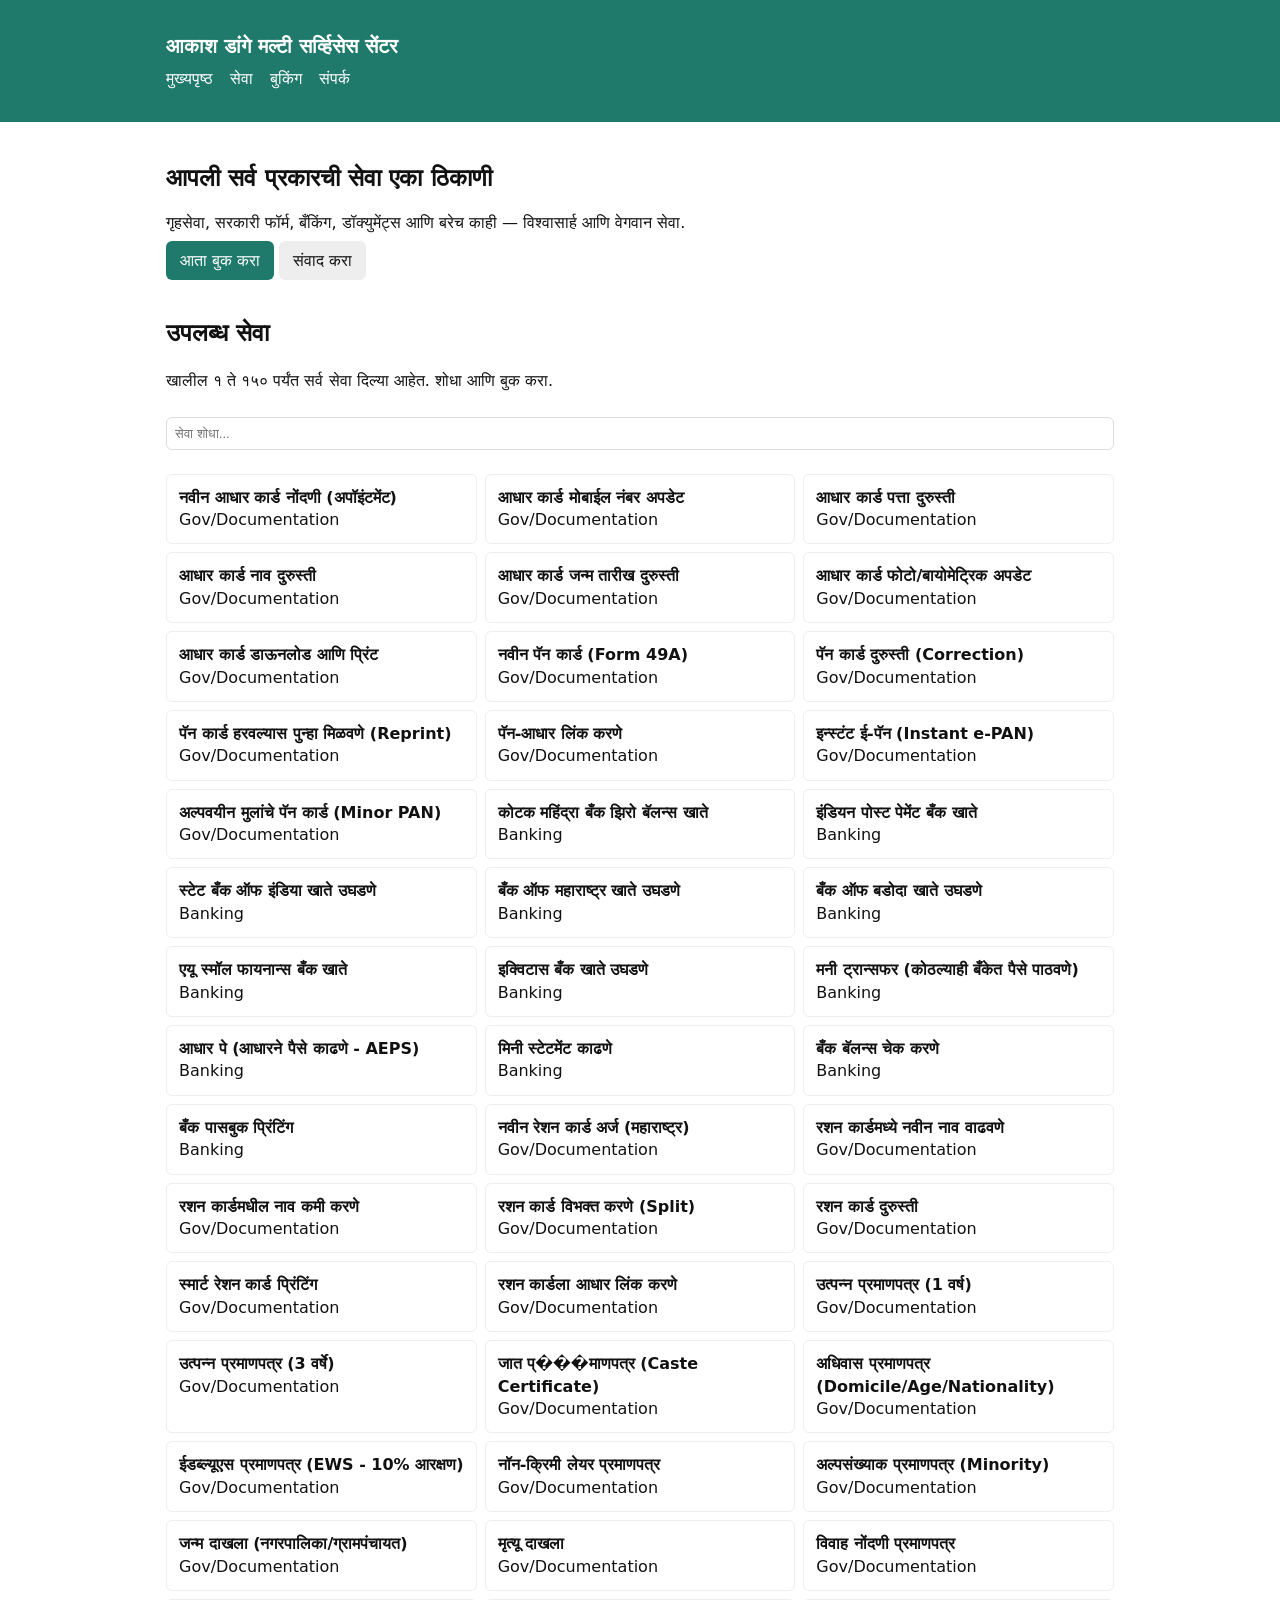
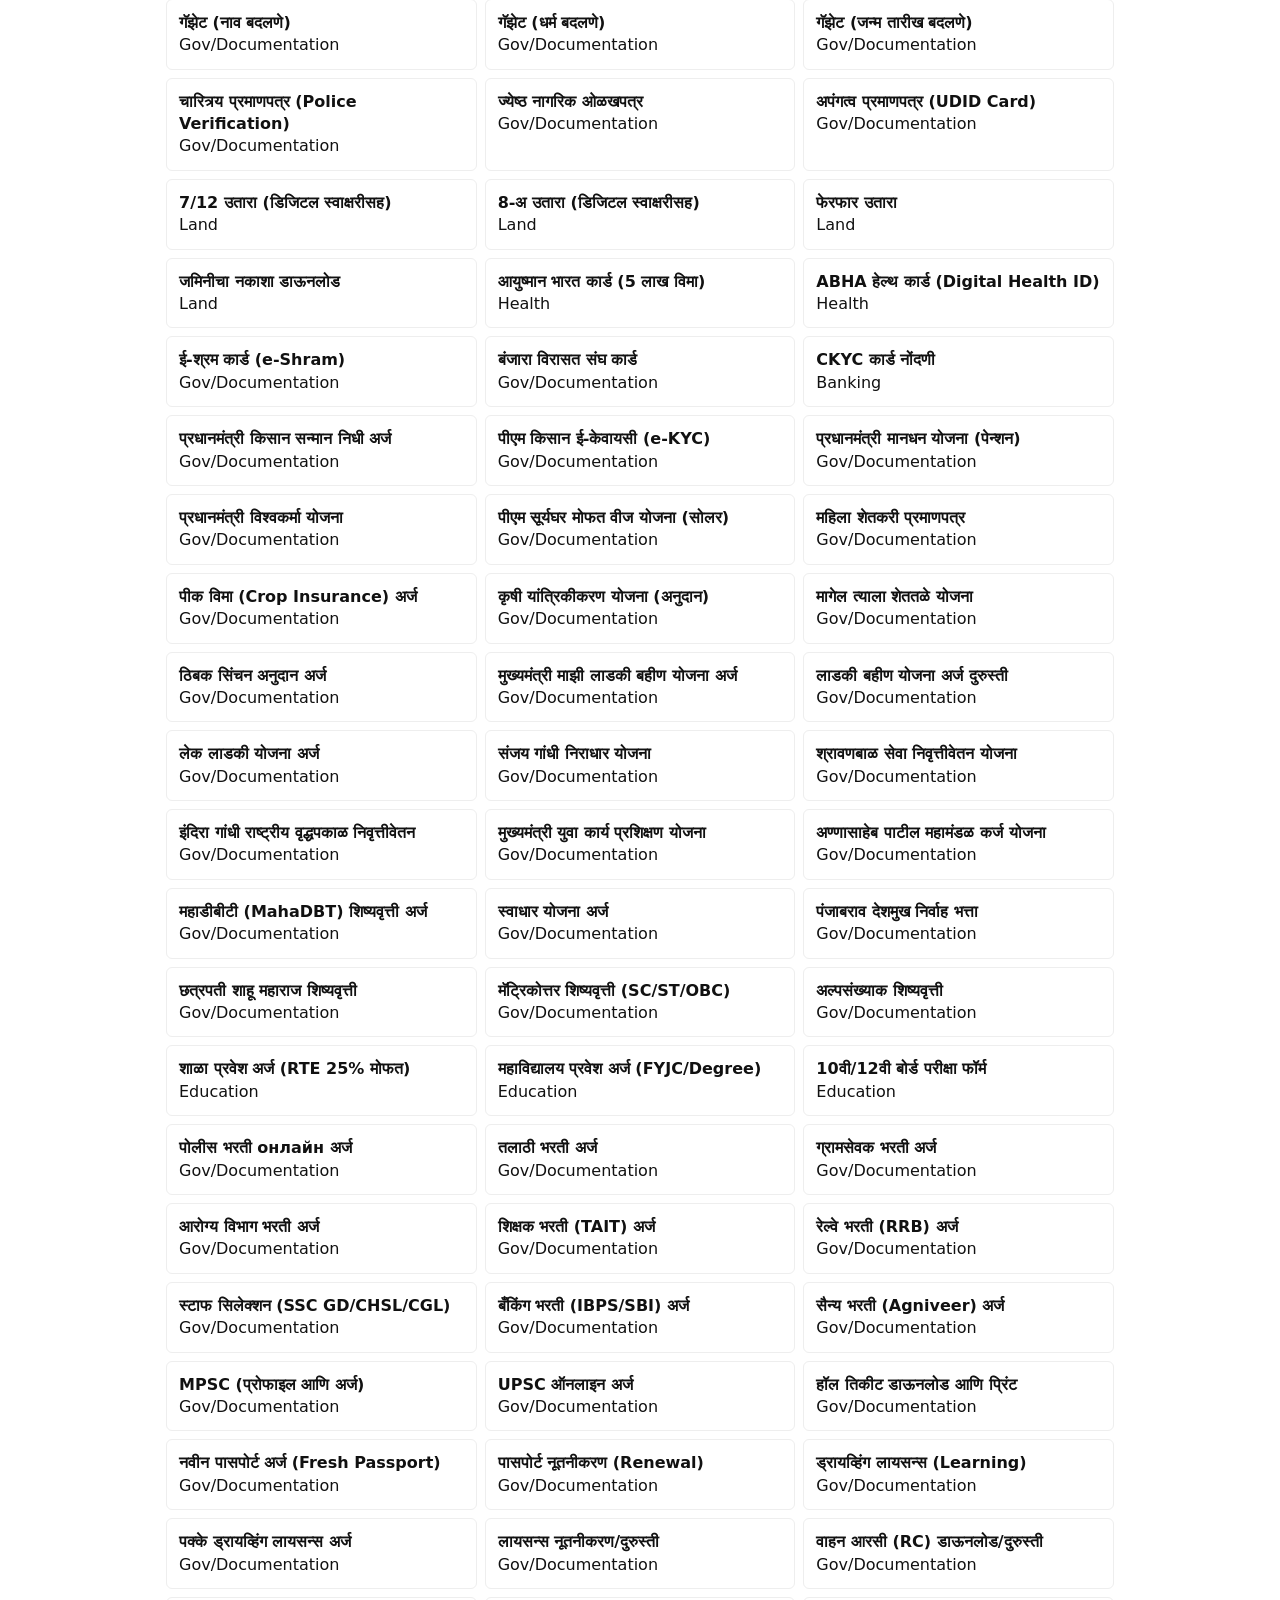
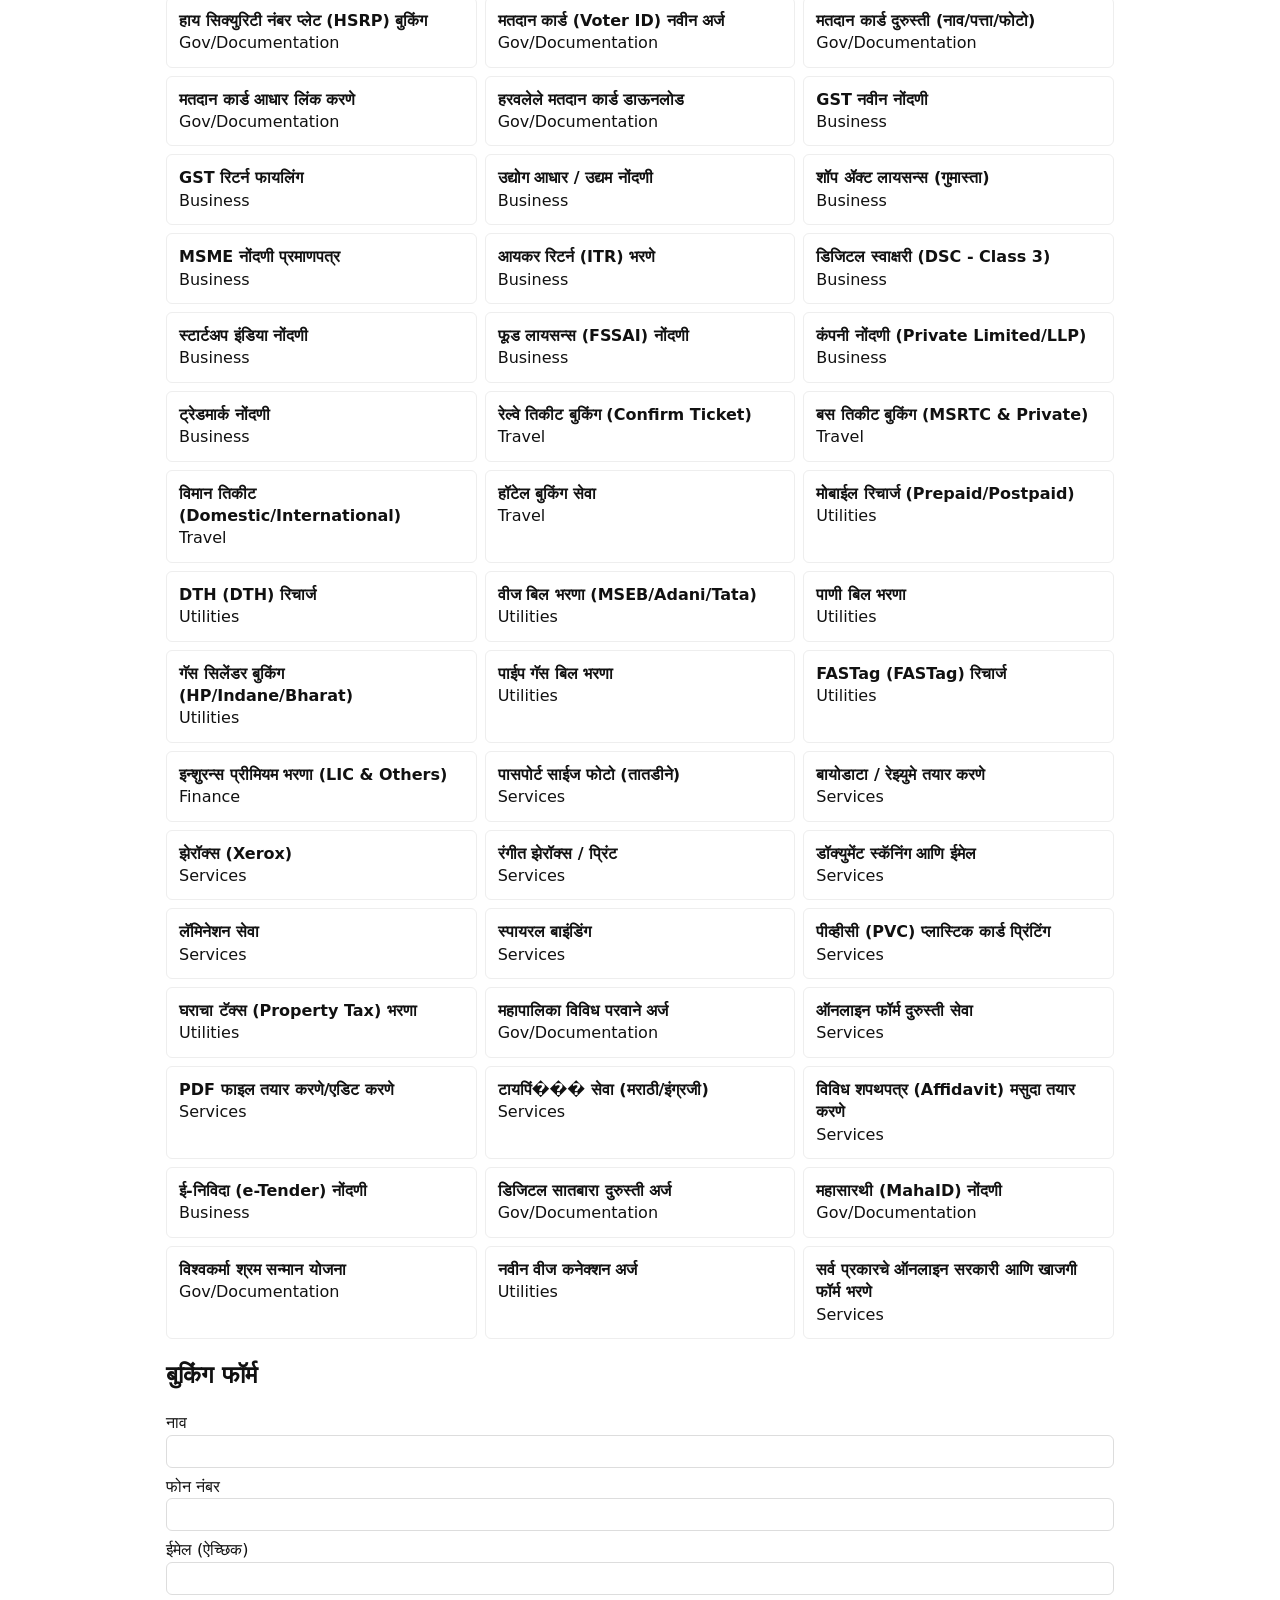
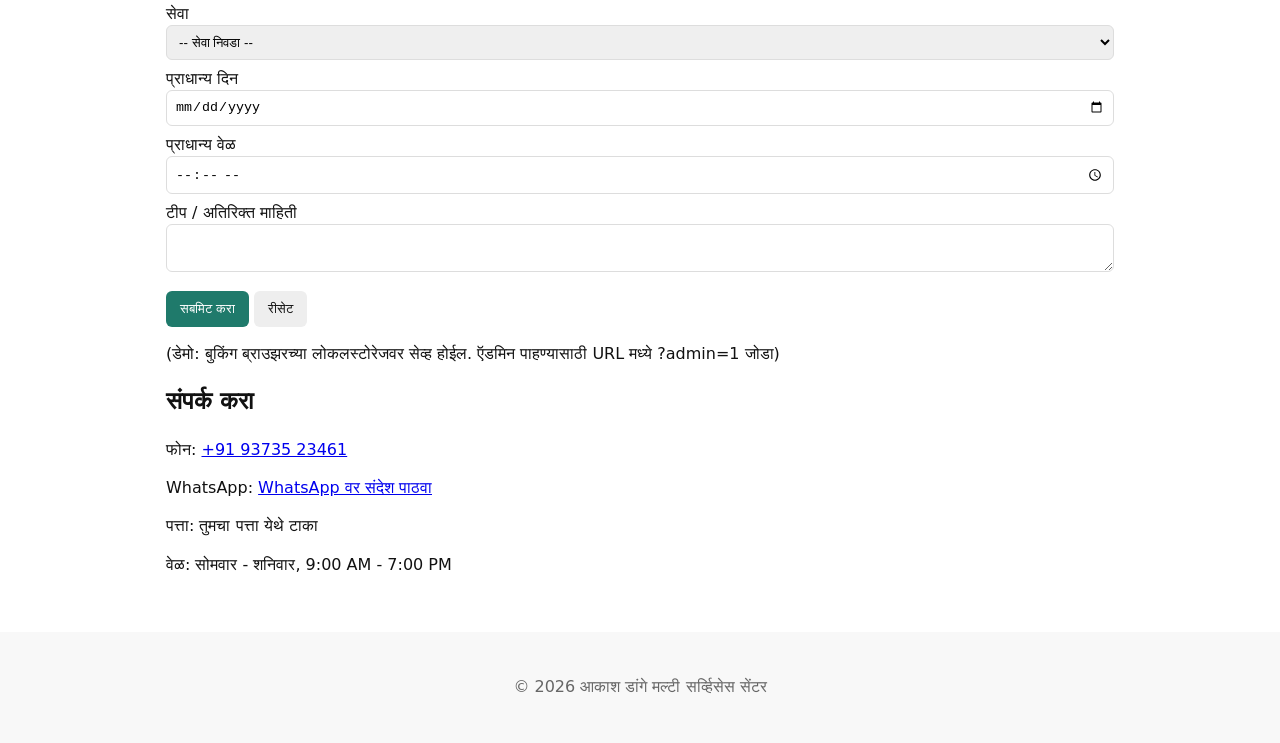
==== index.html @ 421c82f1 "Update contact phone to +91 93735 23461 and add WhatsApp link" ====
<!doctype html>
<html lang="mr">
<head>
  <meta charset="utf-8" />
  <meta name="viewport" content="width=device-width, initial-scale=1" />
  <title>आकाश डांगे मल्टी सर्व्हिसेस सेंटर</title>
  <link rel="stylesheet" href="styles.css">
</head>
<body>
  <header class="site-header">
    <div class="container">
      <h1>आकाश डांगे मल्टी सर्व्हिसेस सेंटर</h1>
      <nav>
        <a href="#home">मुख्यपृष्ठ</a>
        <a href="#services">सेवा</a>
        <a href="#book">बुकिंग</a>
        <a href="#contact">संपर्क</a>
      </nav>
    </div>
  </header>

  <main class="container">
    <section id="home" class="hero">
      <h2>आपली सर्व प्रकारची सेवा एका ठिकाणी</h2>
      <p>गृहसेवा, सरकारी फॉर्म, बँकिंग, डॉक्युमेंट्स आणि बरेच काही — विश्वासार्ह आणि वेगवान सेवा.</p>
      <div class="cta">
        <a href="#book" class="btn">आता बुक करा</a>
        <a href="#contact" class="btn btn-secondary">संवाद करा</a>
      </div>
    </section>

    <section id="services">
      <h2>उपलब्ध सेवा</h2>
      <p>खालील १ ते १५० पर्यंत सर्व सेवा दिल्या आहेत. शोधा आणि बुक करा.</p>
      <input id="search" type="search" placeholder="सेवा शोधा..." />
      <ul id="services-list" class="services-list"></ul>
    </section>

    <section id="book">
      <h2>बुकिंग फॉर्म</h2>
      <form id="booking-form">
        <label>नाव
          <input type="text" id="customer_name" required>
        </label>
        <label>फोन नंबर
          <input type="tel" id="phone" required>
        </label>
        <label>ईमेल (ऐच्छिक)
          <input type="email" id="email">
        </label>
        <label>सेवा
          <select id="service_select" required>
            <option value="">-- सेवा निवडा --</option>
          </select>
        </label>
        <label>प्राधान्य दिन
          <input type="date" id="preferred_date">
        </label>
        <label>प्राधान्य वेळ
          <input type="time" id="preferred_time">
        </label>
        <label>टीप / अतिरिक्त माहिती
          <textarea id="notes"></textarea>
        </label>
        <div class="form-actions">
          <button type="submit" class="btn">सबमिट करा</button>
          <button type="reset" class="btn btn-secondary">रीसेट</button>
        </div>
      </form>
      <p class="note">(डेमो: बुकिंग ब्राउझरच्या लोकलस्टोरेजवर सेव्ह होईल. ऍडमिन पाहण्यासाठी URL मध्ये ?admin=1 जोडा)</p>
    </section>

    <section id="contact">
      <h2>संपर्क करा</h2>
      <p>फोन: <a href="tel:+919373523461">+91 93735 23461</a></p>
      <p>WhatsApp: <a href="https://wa.me/919373523461" target="_blank">WhatsApp वर संदेश पाठवा</a></p>
      <p>पत्ता: तुमचा पत्ता येथे टाका</p>
      <p>वेळ: सोमवार - शनिवार, 9:00 AM - 7:00 PM</p>
    </section>

    <section id="admin" style="display:none;">
      <h2>अॅडमिन - बुकिंग्स</h2>
      <div id="bookings-table"></div>
    </section>

  </main>

  <footer class="site-footer">
    <div class="container">
      <p>© 2026 आकाश डांगे मल्टी सर्व्हिसेस सेंटर</p>
    </div>
  </footer>

  <script src="script.js"></script>
</body>
</html>
---- styles.css ----
/* styles.css - साधा रेस्पॉन्सिव डिझाइन */
:root{--primary:#1f7a6b;--accent:#f0a500;--muted:#666}
*{box-sizing:border-box}
body{font-family:system-ui,-apple-system,Segoe UI,Roboto,'Noto Sans',Arial;line-height:1.4;margin:0;color:#111}
.container{max-width:980px;margin:0 auto;padding:16px}
.site-header{background:var(--primary);color:#fff;padding:16px 0}
.site-header h1{margin:0;font-size:1.25rem}
.site-header nav{margin-top:8px}
.site-header nav a{color:#fff;margin-right:12px;text-decoration:none}
.hero{padding:24px 0}
.hero h2{margin:0 0 8px}
.btn{background:var(--primary);color:#fff;padding:10px 14px;border-radius:6px;text-decoration:none;border:none;cursor:pointer}
.btn-secondary{background:#eee;color:#111}
.services-list{list-style:none;padding:0;margin:12px 0;display:grid;grid-template-columns:repeat(auto-fit,minmax(240px,1fr));gap:8px}
.services-list li{background:#fff;border:1px solid #eee;padding:12px;border-radius:6px}
#search{width:100%;padding:8px;margin:8px 0 12px}
form label{display:block;margin:8px 0}
input,select,textarea{width:100%;padding:8px;border:1px solid #ddd;border-radius:6px}
.form-actions{margin-top:12px}
.site-footer{background:#f8f8f8;padding:12px 0;margin-top:24px;text-align:center;color:var(--muted)}n
@media (max-width:600px){.site-header h1{font-size:1rem}}
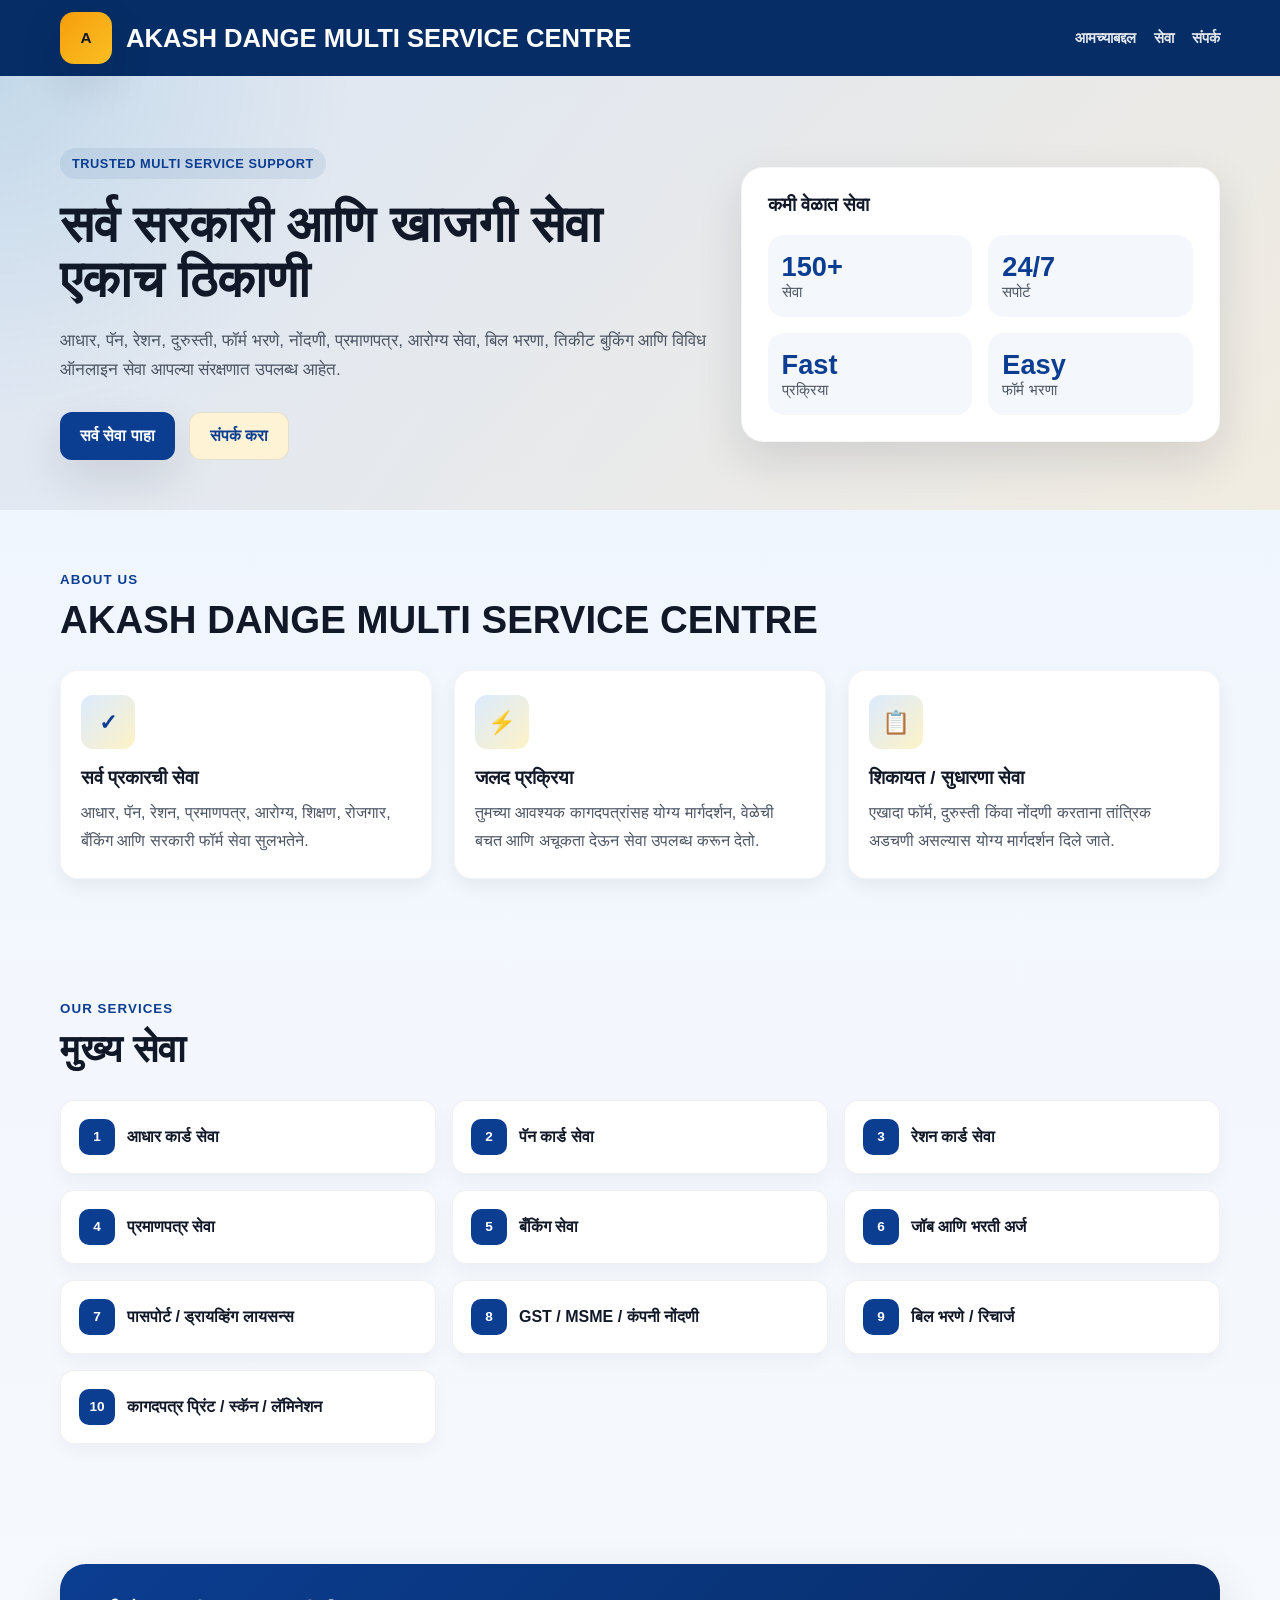
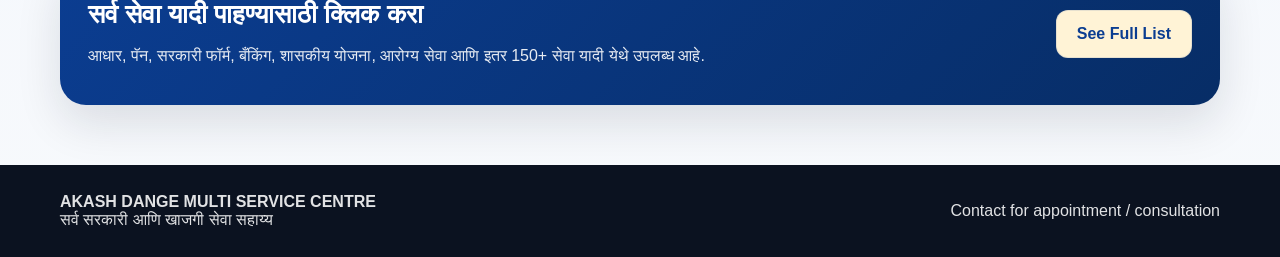
==== commit 92b0dd4a: "Create professional homepage for AKASH DANGE MULTI SERVICE CENTRE" ====
--- a/index.html
+++ b/index.html
@@ -1,96 +1,479 @@
-<!doctype html>
+<!DOCTYPE html>
 <html lang="mr">
-<head>
-  <meta charset="utf-8" />
-  <meta name="viewport" content="width=device-width, initial-scale=1" />
-  <title>आकाश डांगे मल्टी सर्व्हिसेस सेंटर</title>
-  <link rel="stylesheet" href="styles.css">
-</head>
-<body>
-  <header class="site-header">
-    <div class="container">
-      <h1>आकाश डांगे मल्टी सर्व्हिसेस सेंटर</h1>
-      <nav>
-        <a href="#home">मुख्यपृष्ठ</a>
-        <a href="#services">सेवा</a>
-        <a href="#book">बुकिंग</a>
-        <a href="#contact">संपर्क</a>
-      </nav>
+  <head>
+    <meta charset="UTF-8" />
+    <meta name="viewport" content="width=device-width, initial-scale=1.0" />
+    <title>AKASH DANGE MULTI SERVICE CENTRE</title>
+    <meta
+      name="description"
+      content="AKASH DANGE MULTI SERVICE CENTRE — सर्व सरकारी आणि खाजगी सेवा, फॉर्म, नोंदणी, आधार, पॅन, रेशन, उठारा, पासपोर्ट, ड्राइव्हिंग लायसन्स, कागदपत्र, बिल भरणे आणि इतर सर्व सेवा."
+    />
+    <style>
+      :root {
+        --primary: #0b3d91;
+        --primary-dark: #072d66;
+        --accent: #f59e0b;
+        --accent-soft: #fff3d6;
+        --bg: #f4f7fb;
+        --card: #ffffff;
+        --muted: #4b5563;
+        --text: #111827;
+        --success: #12b981;
+        --shadow: 0 18px 45px rgba(15, 23, 42, 0.12);
+      }
+
+      * { box-sizing: border-box; }
+
+      html { scroll-behavior: smooth; }
+
+      body {
+        margin: 0;
+        font-family: "Segoe UI", Tahoma, Geneva, Verdana, sans-serif;
+        background: linear-gradient(180deg, #eef5ff 0%, #f7f9fc 100%);
+        color: var(--text);
+      }
+
+      a { text-decoration: none; }
+
+      .container {
+        max-width: 1200px;
+        margin: 0 auto;
+        padding: 0 20px;
+      }
+
+      .topbar {
+        background: var(--primary-dark);
+        color: #fff;
+        padding: 12px 0;
+        font-size: 0.96rem;
+      }
+
+      .topbar .container {
+        display: flex;
+        justify-content: space-between;
+        align-items: center;
+        gap: 12px;
+        flex-wrap: wrap;
+      }
+
+      .brand {
+        display: flex;
+        align-items: center;
+        gap: 14px;
+      }
+
+      .brand-badge {
+        width: 52px;
+        height: 52px;
+        border-radius: 14px;
+        background: linear-gradient(135deg, var(--accent), #fbbf24);
+        color: #111827;
+        display: grid;
+        place-items: center;
+        font-weight: 800;
+        box-shadow: var(--shadow);
+      }
+
+      .brand h1 {
+        margin: 0;
+        font-size: clamp(1.2rem, 2vw, 2rem);
+      }
+
+      .nav {
+        display: flex;
+        gap: 18px;
+        flex-wrap: wrap;
+        align-items: center;
+        justify-content: center;
+      }
+
+      .nav a {
+        color: rgba(255,255,255,0.88);
+        font-weight: 600;
+      }
+
+      .hero {
+        background: radial-gradient(circle at top left, rgba(14, 116, 144, 0.12), transparent 26%),
+                    linear-gradient(125deg, rgba(11,61,145,0.08), rgba(245,158,11,0.12));
+        padding: 72px 0 50px;
+      }
+
+      .hero-grid {
+        display: grid;
+        grid-template-columns: 1.15fr 0.85fr;
+        gap: 32px;
+        align-items: center;
+      }
+
+      .eyebrow {
+        display: inline-block;
+        background: rgba(11,61,145,0.08);
+        color: var(--primary);
+        padding: 8px 12px;
+        border-radius: 999px;
+        font-size: 0.8rem;
+        font-weight: 700;
+        letter-spacing: 0.04em;
+        text-transform: uppercase;
+      }
+
+      h2 {
+        font-size: clamp(2rem, 4vw, 4rem);
+        line-height: 1.08;
+        margin: 18px 0 18px;
+      }
+
+      .hero p {
+        font-size: 1.08rem;
+        color: var(--muted);
+        line-height: 1.7;
+        max-width: 660px;
+      }
+
+      .cta-row {
+        display: flex;
+        flex-wrap: wrap;
+        gap: 14px;
+        margin-top: 28px;
+      }
+
+      .btn {
+        display: inline-flex;
+        align-items: center;
+        justify-content: center;
+        border-radius: 12px;
+        padding: 14px 20px;
+        font-weight: 700;
+        transition: 0.2s ease;
+      }
+
+      .btn.primary {
+        background: var(--primary);
+        color: white;
+        box-shadow: var(--shadow);
+      }
+
+      .btn.secondary {
+        background: var(--accent-soft);
+        color: var(--primary);
+        border: 1px solid rgba(11,61,145,0.1);
+      }
+
+      .btn:hover {
+        transform: translateY(-1px);
+      }
+
+      .hero-card {
+        background: var(--card);
+        border-radius: 22px;
+        box-shadow: var(--shadow);
+        padding: 26px;
+        border: 1px solid rgba(15,23,42,0.04);
+      }
+
+      .mini-metrics {
+        display: grid;
+        grid-template-columns: repeat(2, minmax(120px, 1fr));
+        gap: 16px;
+        margin-top: 18px;
+      }
+
+      .metric {
+        background: var(--bg);
+        border-radius: 16px;
+        padding: 16px 14px;
+      }
+
+      .metric strong {
+        display: block;
+        font-size: 1.7rem;
+        color: var(--primary);
+      }
+
+      .metric span {
+        color: var(--muted);
+        font-size: 0.95rem;
+      }
+
+      section {
+        padding: 60px 0;
+      }
+
+      .section-head {
+        margin-bottom: 28px;
+      }
+
+      .section-head small {
+        color: var(--primary);
+        font-weight: 700;
+        letter-spacing: 0.08em;
+        text-transform: uppercase;
+      }
+
+      .section-head h3 {
+        font-size: clamp(1.8rem, 3vw, 3rem);
+        margin: 10px 0 0;
+      }
+
+      .cards {
+        display: grid;
+        grid-template-columns: repeat(auto-fit, minmax(220px, 1fr));
+        gap: 22px;
+      }
+
+      .card {
+        background: var(--card);
+        border-radius: 18px;
+        padding: 24px 20px;
+        box-shadow: 0 8px 18px rgba(15, 23, 42, 0.06);
+        border: 1px solid rgba(15,23,42,0.04);
+      }
+
+      .card .icon {
+        width: 54px;
+        height: 54px;
+        display: grid;
+        place-items: center;
+        border-radius: 12px;
+        background: linear-gradient(135deg, #dbeafe, #fef3c7);
+        color: var(--primary);
+        font-size: 1.4rem;
+        font-weight: 800;
+        margin-bottom: 18px;
+      }
+
+      .card h4 {
+        margin: 0 0 10px;
+        font-size: 1.17rem;
+      }
+
+      .card p {
+        margin: 0;
+        color: var(--muted);
+        line-height: 1.7;
+      }
+
+      .service-list {
+        display: grid;
+        grid-template-columns: repeat(auto-fit, minmax(280px, 1fr));
+        gap: 16px;
+      }
+
+      .service-item {
+        background: white;
+        border-radius: 14px;
+        padding: 18px 18px;
+        border: 1px solid rgba(15,23,42,0.06);
+        color: var(--text);
+        display: flex;
+        align-items: center;
+        gap: 12px;
+        box-shadow: 0 8px 18px rgba(15, 23, 42, 0.04);
+      }
+
+      .service-item .num {
+        min-width: 36px;
+        height: 36px;
+        border-radius: 10px;
+        background: var(--primary);
+        color: white;
+        display: grid;
+        place-items: center;
+        font-size: 0.85rem;
+        font-weight: 700;
+      }
+
+      .service-item span {
+        line-height: 1.5;
+        font-weight: 600;
+      }
+
+      .cta-box {
+        background: linear-gradient(135deg, var(--primary), var(--primary-dark));
+        color: white;
+        border-radius: 26px;
+        padding: 36px 28px;
+        box-shadow: var(--shadow);
+      }
+
+      .cta-box .inner {
+        display: flex;
+        flex-wrap: wrap;
+        justify-content: space-between;
+        align-items: center;
+        gap: 16px;
+      }
+
+      .cta-box p {
+        margin: 0;
+        opacity: 0.9;
+        line-height: 1.7;
+      }
+
+      footer {
+        background: #0b1220;
+        color: rgba(255,255,255,0.88);
+        padding: 28px 0;
+      }
+
+      .footer-row {
+        display: flex;
+        justify-content: space-between;
+        align-items: center;
+        gap: 12px;
+        flex-wrap: wrap;
+      }
+
+      @media (max-width: 900px) {
+        .hero-grid { grid-template-columns: 1fr; }
+      }
+
+      @media (max-width: 600px) {
+        .topbar .container, .footer-row, .cta-box .inner {
+          justify-content: center;
+          text-align: center;
+        }
+
+        .brand {
+          justify-content: center;
+          width: 100%;
+        }
+
+        .nav {
+          width: 100%;
+        }
+      }
+    </style>
+  </head>
+  <body>
+    <div class="topbar">
+      <div class="container">
+        <div class="brand">
+          <div class="brand-badge">A</div>
+          <h1>AKASH DANGE MULTI SERVICE CENTRE</h1>
+        </div>
+        <nav class="nav" aria-label="Main Navigation">
+          <a href="#about">आमच्याबद्दल</a>
+          <a href="#services">सेवा</a>
+          <a href="#contact">संपर्क</a>
+        </nav>
+      </div>
     </div>
-  </header>
-
-  <main class="container">
-    <section id="home" class="hero">
-      <h2>आपली सर्व प्रकारची सेवा एका ठिकाणी</h2>
-      <p>गृहसेवा, सरकारी फॉर्म, बँकिंग, डॉक्युमेंट्स आणि बरेच काही — विश्वासार्ह आणि वेगवान सेवा.</p>
-      <div class="cta">
-        <a href="#book" class="btn">आता बुक करा</a>
-        <a href="#contact" class="btn btn-secondary">संवाद करा</a>
+
+    <header class="hero">
+      <div class="container hero-grid">
+        <div>
+          <span class="eyebrow">Trusted Multi Service Support</span>
+          <h2>सर्व सरकारी आणि खाजगी सेवा एकाच ठिकाणी</h2>
+          <p>
+            आधार, पॅन, रेशन, दुरुस्ती, फॉर्म भरणे, नोंदणी, प्रमाणपत्र, आरोग्य सेवा,
+            बिल भरणा, तिकीट बुकिंग आणि विविध ऑनलाइन सेवा आपल्या संरक्षणात उपलब्ध आहेत.
+          </p>
+          <div class="cta-row">
+            <a class="btn primary" href="services.md">सर्व सेवा पाहा</a>
+            <a class="btn secondary" href="#contact">संपर्क करा</a>
+          </div>
+        </div>
+
+        <div class="hero-card">
+          <h3 style="margin-top: 0;">कमी वेळात सेवा</h3>
+          <div class="mini-metrics">
+            <div class="metric">
+              <strong>150+</strong>
+              <span>सेवा</span>
+            </div>
+            <div class="metric">
+              <strong>24/7</strong>
+              <span>सपोर्ट</span>
+            </div>
+            <div class="metric">
+              <strong>Fast</strong>
+              <span>प्रक्रिया</span>
+            </div>
+            <div class="metric">
+              <strong>Easy</strong>
+              <span>फॉर्म भरणा</span>
+            </div>
+          </div>
+        </div>
       </div>
-    </section>
-
-    <section id="services">
-      <h2>उपलब्ध सेवा</h2>
-      <p>खालील १ ते १५० पर्यंत सर्व सेवा दिल्या आहेत. शोधा आणि बुक करा.</p>
-      <input id="search" type="search" placeholder="सेवा शोधा..." />
-      <ul id="services-list" class="services-list"></ul>
-    </section>
-
-    <section id="book">
-      <h2>बुकिंग फॉर्म</h2>
-      <form id="booking-form">
-        <label>नाव
-          <input type="text" id="customer_name" required>
-        </label>
-        <label>फोन नंबर
-          <input type="tel" id="phone" required>
-        </label>
-        <label>ईमेल (ऐच्छिक)
-          <input type="email" id="email">
-        </label>
-        <label>सेवा
-          <select id="service_select" required>
-            <option value="">-- सेवा निवडा --</option>
-          </select>
-        </label>
-        <label>प्राधान्य दिन
-          <input type="date" id="preferred_date">
-        </label>
-        <label>प्राधान्य वेळ
-          <input type="time" id="preferred_time">
-        </label>
-        <label>टीप / अतिरिक्त माहिती
-          <textarea id="notes"></textarea>
-        </label>
-        <div class="form-actions">
-          <button type="submit" class="btn">सबमिट करा</button>
-          <button type="reset" class="btn btn-secondary">रीसेट</button>
-        </div>
-      </form>
-      <p class="note">(डेमो: बुकिंग ब्राउझरच्या लोकलस्टोरेजवर सेव्ह होईल. ऍडमिन पाहण्यासाठी URL मध्ये ?admin=1 जोडा)</p>
-    </section>
-
-    <section id="contact">
-      <h2>संपर्क करा</h2>
-      <p>फोन: <a href="tel:+919373523461">+91 93735 23461</a></p>
-      <p>WhatsApp: <a href="https://wa.me/919373523461" target="_blank">WhatsApp वर संदेश पाठवा</a></p>
-      <p>पत्ता: तुमचा पत्ता येथे टाका</p>
-      <p>वेळ: सोमवार - शनिवार, 9:00 AM - 7:00 PM</p>
-    </section>
-
-    <section id="admin" style="display:none;">
-      <h2>अॅडमिन - बुकिंग्स</h2>
-      <div id="bookings-table"></div>
-    </section>
-
-  </main>
-
-  <footer class="site-footer">
-    <div class="container">
-      <p>© 2026 आकाश डांगे मल्टी सर्व्हिसेस सेंटर</p>
-    </div>
-  </footer>
-
-  <script src="script.js"></script>
-</body>
+    </header>
+
+    <main>
+      <section id="about">
+        <div class="container">
+          <div class="section-head">
+            <small>About Us</small>
+            <h3>AKASH DANGE MULTI SERVICE CENTRE</h3>
+          </div>
+
+          <div class="cards">
+            <article class="card">
+              <div class="icon">✓</div>
+              <h4>सर्व प्रकारची सेवा</h4>
+              <p>आधार, पॅन, रेशन, प्रमाणपत्र, आरोग्य, शिक्षण, रोजगार, बँकिंग आणि सरकारी फॉर्म सेवा सुलभतेने.</p>
+            </article>
+
+            <article class="card">
+              <div class="icon">⚡</div>
+              <h4>जलद प्रक्रिया</h4>
+              <p>तुमच्या आवश्यक कागदपत्रांसह योग्य मार्गदर्शन, वेळेची बचत आणि अचूकता देऊन सेवा उपलब्ध करून देतो.</p>
+            </article>
+
+            <article class="card">
+              <div class="icon">📋</div>
+              <h4>शिकायत / सुधारणा सेवा</h4>
+              <p>एखादा फॉर्म, दुरुस्ती किंवा नोंदणी करताना तांत्रिक अडचणी असल्यास योग्य मार्गदर्शन दिले जाते.</p>
+            </article>
+          </div>
+        </div>
+      </section>
+
+      <section id="services">
+        <div class="container">
+          <div class="section-head">
+            <small>Our Services</small>
+            <h3>मुख्य सेवा</h3>
+          </div>
+
+          <div class="service-list">
+            <div class="service-item"><div class="num">1</div><span>आधार कार्ड सेवा</span></div>
+            <div class="service-item"><div class="num">2</div><span>पॅन कार्ड सेवा</span></div>
+            <div class="service-item"><div class="num">3</div><span>रेशन कार्ड सेवा</span></div>
+            <div class="service-item"><div class="num">4</div><span>प्रमाणपत्र सेवा</span></div>
+            <div class="service-item"><div class="num">5</div><span>बँकिंग सेवा</span></div>
+            <div class="service-item"><div class="num">6</div><span>जॉब आणि भरती अर्ज</span></div>
+            <div class="service-item"><div class="num">7</div><span>पासपोर्ट / ड्रायव्हिंग लायसन्स</span></div>
+            <div class="service-item"><div class="num">8</div><span>GST / MSME / कंपनी नोंदणी</span></div>
+            <div class="service-item"><div class="num">9</div><span>बिल भरणे / रिचार्ज</span></div>
+            <div class="service-item"><div class="num">10</div><span>कागदपत्र प्रिंट / स्कॅन / लॅमिनेशन</span></div>
+          </div>
+        </div>
+      </section>
+
+      <section>
+        <div class="container">
+          <div class="cta-box">
+            <div class="inner">
+              <div>
+                <h3 style="margin: 0 0 12px; font-size: clamp(1.4rem, 2vw, 2.2rem);">सर्व सेवा यादी पाहण्यासाठी क्लिक करा</h3>
+                <p>आधार, पॅन, सरकारी फॉर्म, बँकिंग, शासकीय योजना, आरोग्य सेवा आणि इतर 150+ सेवा यादी येथे उपलब्ध आहे.</p>
+              </div>
+              <a class="btn secondary" href="services.md">See Full List</a>
+            </div>
+          </div>
+        </div>
+      </section>
+    </main>
+
+    <footer id="contact">
+      <div class="container footer-row">
+        <div>
+          <strong>AKASH DANGE MULTI SERVICE CENTRE</strong><br />
+          सर्व सरकारी आणि खाजगी सेवा सहाय्य
+        </div>
+        <div>Contact for appointment / consultation</div>
+      </div>
+    </footer>
+  </body>
 </html>
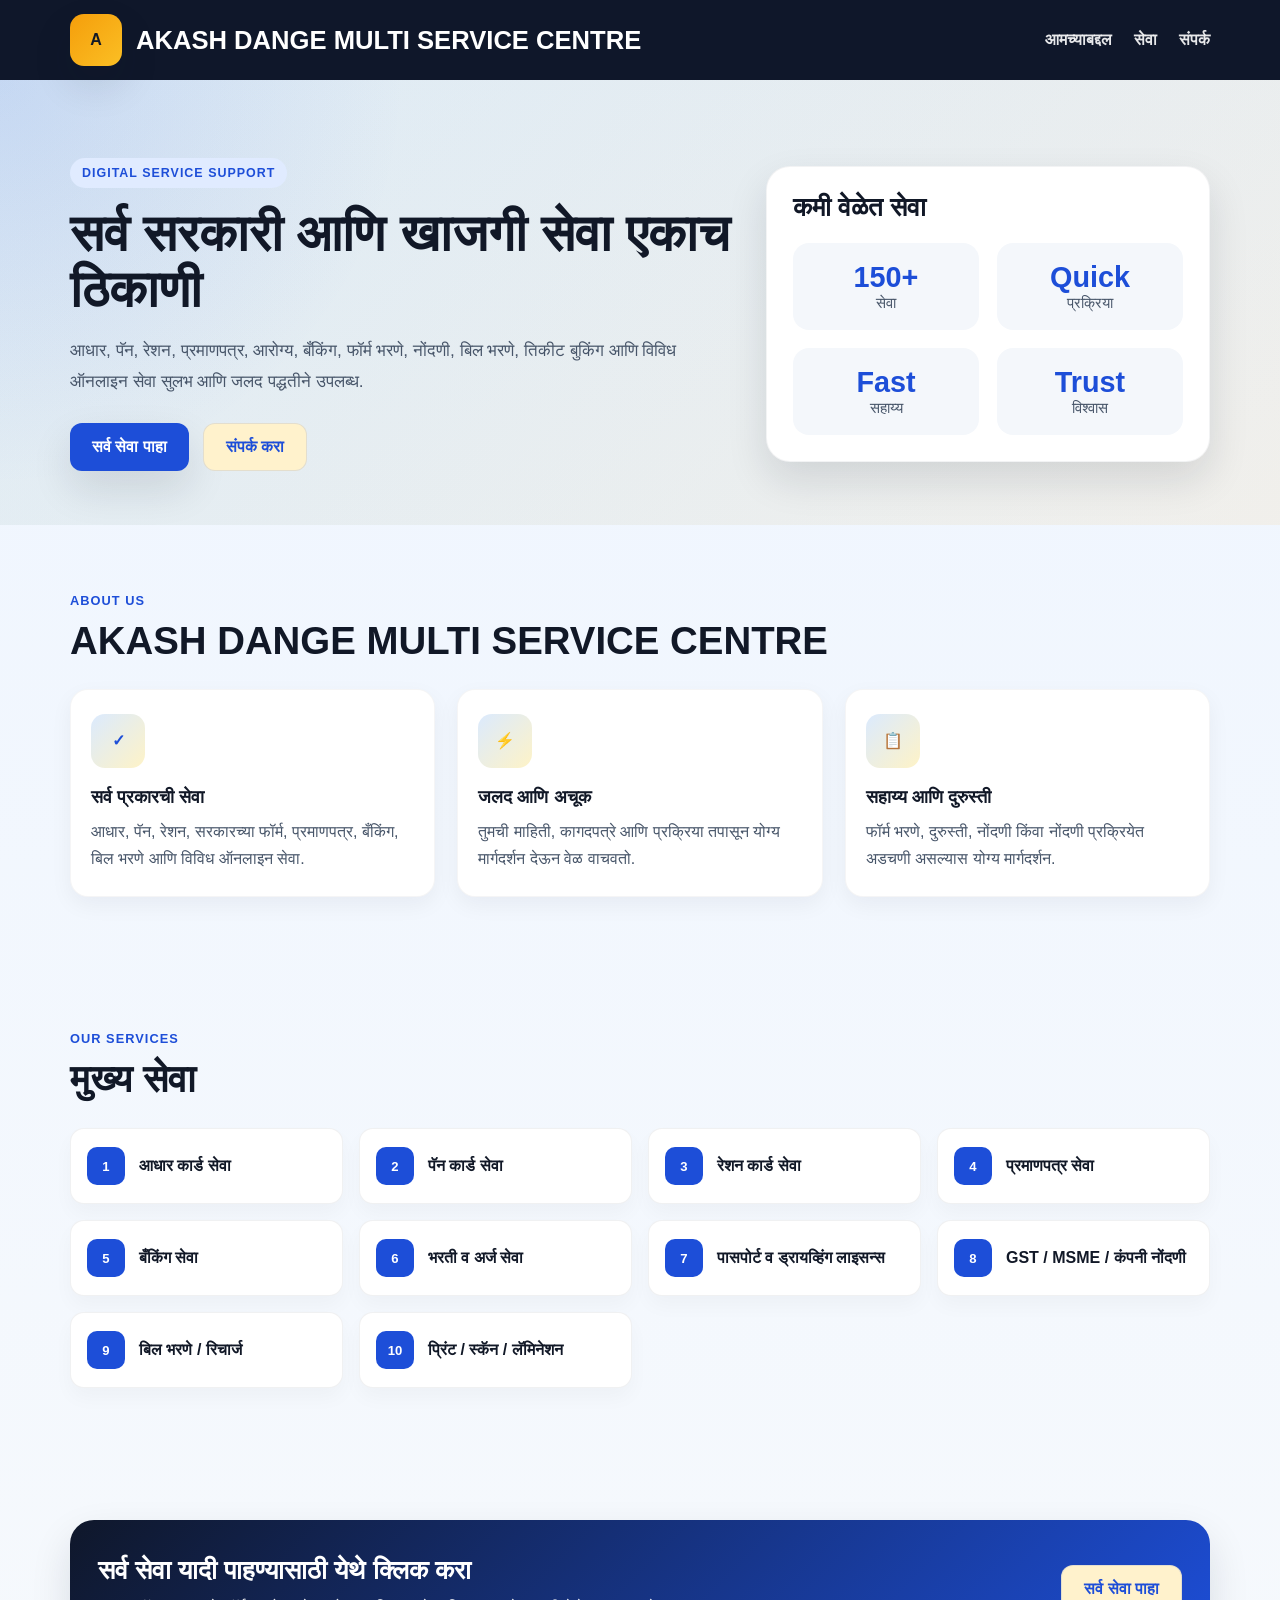
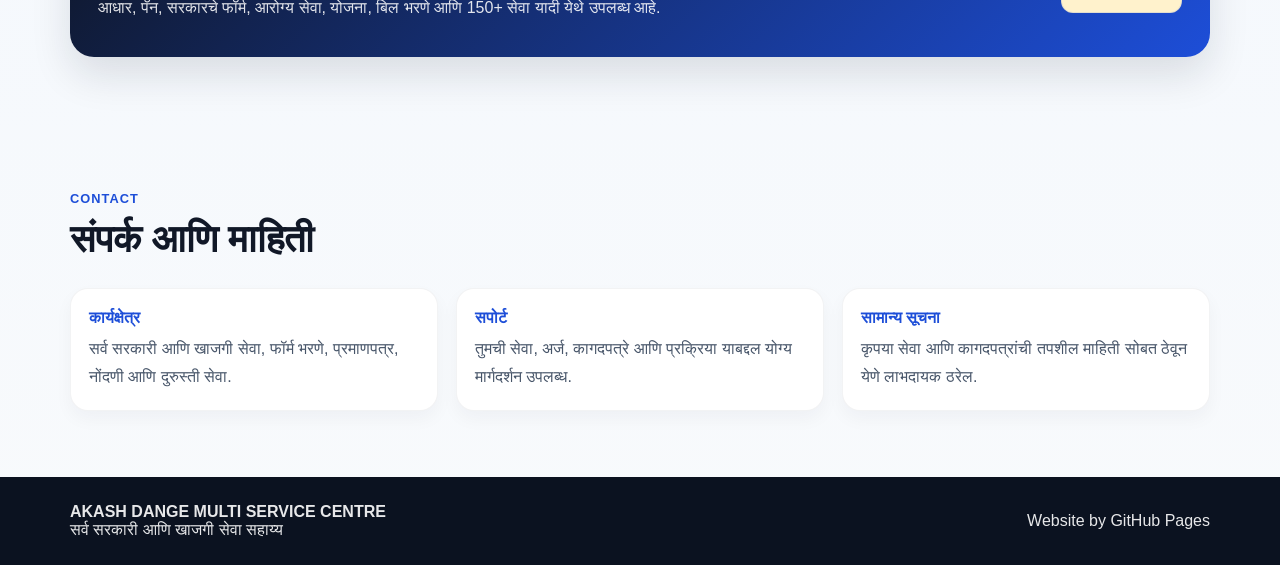
==== commit 15640e52: "Enhance homepage and contact sections for AKASH DANGE MULTI SERVICE CENTRE" ====
--- a/index.html
+++ b/index.html
@@ -4,65 +4,52 @@
     <meta charset="UTF-8" />
     <meta name="viewport" content="width=device-width, initial-scale=1.0" />
     <title>AKASH DANGE MULTI SERVICE CENTRE</title>
-    <meta
-      name="description"
-      content="AKASH DANGE MULTI SERVICE CENTRE — सर्व सरकारी आणि खाजगी सेवा, फॉर्म, नोंदणी, आधार, पॅन, रेशन, उठारा, पासपोर्ट, ड्राइव्हिंग लायसन्स, कागदपत्र, बिल भरणे आणि इतर सर्व सेवा."
-    />
+    <meta name="description" content="AKASH DANGE MULTI SERVICE CENTRE — आधार, पॅन, रेशन, प्रमाणपत्र, फॉर्म, नोंदणी, बिल भरणा आणि विविध सरकारी सेवा." />
     <style>
       :root {
-        --primary: #0b3d91;
-        --primary-dark: #072d66;
+        --primary: #1d4ed8;
+        --primary-dark: #0f172a;
+        --primary-soft: #e0ebff;
         --accent: #f59e0b;
-        --accent-soft: #fff3d6;
+        --accent-soft: #fff2cc;
         --bg: #f4f7fb;
         --card: #ffffff;
-        --muted: #4b5563;
         --text: #111827;
-        --success: #12b981;
-        --shadow: 0 18px 45px rgba(15, 23, 42, 0.12);
+        --muted: #475569;
+        --success: #16a34a;
+        --shadow: 0 18px 40px rgba(15, 23, 42, 0.12);
       }
 
       * { box-sizing: border-box; }
-
       html { scroll-behavior: smooth; }
-
       body {
         margin: 0;
         font-family: "Segoe UI", Tahoma, Geneva, Verdana, sans-serif;
-        background: linear-gradient(180deg, #eef5ff 0%, #f7f9fc 100%);
+        background: linear-gradient(180deg, #eef5ff 0%, #f8fafc 100%);
         color: var(--text);
       }
-
       a { text-decoration: none; }
-
-      .container {
-        max-width: 1200px;
-        margin: 0 auto;
-        padding: 0 20px;
-      }
+      img { max-width: 100%; display: block; }
+      .container { max-width: 1180px; margin: 0 auto; padding: 0 20px; }
 
       .topbar {
         background: var(--primary-dark);
-        color: #fff;
-        padding: 12px 0;
-        font-size: 0.96rem;
-      }
-
-      .topbar .container {
+        color: white;
+        padding: 14px 0;
+      }
+      .topbar .inner {
         display: flex;
         justify-content: space-between;
         align-items: center;
-        gap: 12px;
+        gap: 16px;
         flex-wrap: wrap;
       }
-
       .brand {
         display: flex;
         align-items: center;
         gap: 14px;
       }
-
-      .brand-badge {
+      .badge {
         width: 52px;
         height: 52px;
         border-radius: 14px;
@@ -73,286 +60,275 @@
         font-weight: 800;
         box-shadow: var(--shadow);
       }
-
       .brand h1 {
-        margin: 0;
-        font-size: clamp(1.2rem, 2vw, 2rem);
-      }
-
+        font-size: clamp(1rem, 2vw, 1.6rem);
+        margin: 0;
+      }
       .nav {
         display: flex;
-        gap: 18px;
+        gap: 22px;
         flex-wrap: wrap;
-        align-items: center;
         justify-content: center;
       }
-
       .nav a {
-        color: rgba(255,255,255,0.88);
+        color: rgba(255,255,255,0.9);
         font-weight: 600;
       }
 
       .hero {
-        background: radial-gradient(circle at top left, rgba(14, 116, 144, 0.12), transparent 26%),
-                    linear-gradient(125deg, rgba(11,61,145,0.08), rgba(245,158,11,0.12));
-        padding: 72px 0 50px;
-      }
-
+        padding: 78px 0 54px;
+        background: radial-gradient(circle at top left, rgba(29,78,216,.12), transparent 30%),
+                    linear-gradient(135deg, rgba(14,116,144,.08), rgba(245,158,11,.08));
+      }
       .hero-grid {
         display: grid;
-        grid-template-columns: 1.15fr 0.85fr;
-        gap: 32px;
-        align-items: center;
-      }
-
+        grid-template-columns: 1.2fr 0.8fr;
+        gap: 30px;
+        align-items: center;
+      }
       .eyebrow {
         display: inline-block;
-        background: rgba(11,61,145,0.08);
+        background: var(--primary-soft);
         color: var(--primary);
         padding: 8px 12px;
         border-radius: 999px;
-        font-size: 0.8rem;
-        font-weight: 700;
-        letter-spacing: 0.04em;
+        font-size: 0.78rem;
+        font-weight: 800;
         text-transform: uppercase;
-      }
-
+        letter-spacing: 0.08em;
+      }
       h2 {
-        font-size: clamp(2rem, 4vw, 4rem);
-        line-height: 1.08;
-        margin: 18px 0 18px;
-      }
-
+        margin: 18px 0 16px;
+        font-size: clamp(2.2rem, 4vw, 4rem);
+        line-height: 1.1;
+      }
       .hero p {
+        color: var(--muted);
         font-size: 1.08rem;
-        color: var(--muted);
-        line-height: 1.7;
-        max-width: 660px;
-      }
-
+        line-height: 1.8;
+        margin: 0;
+      }
       .cta-row {
         display: flex;
         flex-wrap: wrap;
         gap: 14px;
-        margin-top: 28px;
-      }
-
+        margin-top: 26px;
+      }
       .btn {
         display: inline-flex;
-        align-items: center;
         justify-content: center;
+        align-items: center;
+        padding: 14px 22px;
         border-radius: 12px;
-        padding: 14px 20px;
         font-weight: 700;
         transition: 0.2s ease;
       }
-
+      .btn:hover { transform: translateY(-1px); }
       .btn.primary {
         background: var(--primary);
         color: white;
         box-shadow: var(--shadow);
       }
-
       .btn.secondary {
         background: var(--accent-soft);
         color: var(--primary);
-        border: 1px solid rgba(11,61,145,0.1);
-      }
-
-      .btn:hover {
-        transform: translateY(-1px);
-      }
-
+        border: 1px solid rgba(29,78,216,0.12);
+      }
       .hero-card {
         background: var(--card);
-        border-radius: 22px;
+        border-radius: 24px;
         box-shadow: var(--shadow);
         padding: 26px;
-        border: 1px solid rgba(15,23,42,0.04);
-      }
-
-      .mini-metrics {
+        border: 1px solid rgba(15,23,42,0.05);
+      }
+      .hero-card h3 {
+        margin: 0 0 20px;
+        font-size: 1.6rem;
+      }
+      .mini-grid {
         display: grid;
         grid-template-columns: repeat(2, minmax(120px, 1fr));
-        gap: 16px;
-        margin-top: 18px;
-      }
-
-      .metric {
+        gap: 18px;
+      }
+      .mini-item {
         background: var(--bg);
         border-radius: 16px;
-        padding: 16px 14px;
-      }
-
-      .metric strong {
+        padding: 18px 14px;
+        text-align: center;
+      }
+      .mini-item strong {
         display: block;
-        font-size: 1.7rem;
-        color: var(--primary);
-      }
-
-      .metric span {
+        font-size: 1.8rem;
+        color: var(--primary);
+      }
+      .mini-item span {
         color: var(--muted);
-        font-size: 0.95rem;
+        font-size: 0.92rem;
       }
 
       section {
-        padding: 60px 0;
-      }
-
-      .section-head {
-        margin-bottom: 28px;
-      }
-
+        padding: 66px 0;
+      }
+      .section-head { margin-bottom: 26px; }
       .section-head small {
         color: var(--primary);
-        font-weight: 700;
+        font-size: 0.8rem;
+        font-weight: 800;
         letter-spacing: 0.08em;
         text-transform: uppercase;
       }
-
       .section-head h3 {
+        margin: 10px 0 0;
         font-size: clamp(1.8rem, 3vw, 3rem);
-        margin: 10px 0 0;
-      }
-
-      .cards {
+      }
+
+      .card-grid {
         display: grid;
         grid-template-columns: repeat(auto-fit, minmax(220px, 1fr));
         gap: 22px;
       }
-
       .card {
         background: var(--card);
         border-radius: 18px;
         padding: 24px 20px;
-        box-shadow: 0 8px 18px rgba(15, 23, 42, 0.06);
+        box-shadow: 0 8px 22px rgba(15, 23, 42, 0.05);
         border: 1px solid rgba(15,23,42,0.04);
       }
-
-      .card .icon {
+      .icon {
         width: 54px;
         height: 54px;
+        border-radius: 14px;
+        background: linear-gradient(135deg, #dbeafe, #fef3c7);
         display: grid;
         place-items: center;
-        border-radius: 12px;
-        background: linear-gradient(135deg, #dbeafe, #fef3c7);
-        color: var(--primary);
-        font-size: 1.4rem;
         font-weight: 800;
+        color: var(--primary);
         margin-bottom: 18px;
       }
-
       .card h4 {
         margin: 0 0 10px;
-        font-size: 1.17rem;
-      }
-
+        font-size: 1.15rem;
+      }
       .card p {
         margin: 0;
         color: var(--muted);
         line-height: 1.7;
       }
 
-      .service-list {
-        display: grid;
-        grid-template-columns: repeat(auto-fit, minmax(280px, 1fr));
+      .service-grid {
+        display: grid;
+        grid-template-columns: repeat(auto-fit, minmax(260px, 1fr));
         gap: 16px;
       }
-
       .service-item {
+        display: flex;
+        align-items: center;
+        gap: 14px;
         background: white;
+        border: 1px solid rgba(15,23,42,0.06);
         border-radius: 14px;
-        padding: 18px 18px;
-        border: 1px solid rgba(15,23,42,0.06);
-        color: var(--text);
-        display: flex;
-        align-items: center;
-        gap: 12px;
-        box-shadow: 0 8px 18px rgba(15, 23, 42, 0.04);
-      }
-
-      .service-item .num {
-        min-width: 36px;
-        height: 36px;
+        padding: 18px 16px;
+        box-shadow: 0 10px 20px rgba(15, 23, 42, 0.03);
+      }
+      .service-num {
+        min-width: 38px;
+        height: 38px;
+        display: grid;
+        place-items: center;
         border-radius: 10px;
         background: var(--primary);
         color: white;
-        display: grid;
-        place-items: center;
-        font-size: 0.85rem;
-        font-weight: 700;
-      }
-
+        font-size: 0.82rem;
+        font-weight: 800;
+      }
       .service-item span {
+        font-weight: 600;
         line-height: 1.5;
-        font-weight: 600;
       }
 
       .cta-box {
-        background: linear-gradient(135deg, var(--primary), var(--primary-dark));
+        background: linear-gradient(135deg, var(--primary-dark), var(--primary));
         color: white;
-        border-radius: 26px;
+        border-radius: 24px;
         padding: 36px 28px;
         box-shadow: var(--shadow);
       }
-
       .cta-box .inner {
         display: flex;
+        justify-content: space-between;
+        align-items: center;
+        gap: 18px;
         flex-wrap: wrap;
-        justify-content: space-between;
-        align-items: center;
-        gap: 16px;
-      }
-
+      }
+      .cta-box h3 {
+        margin: 0 0 8px;
+        font-size: clamp(1.5rem, 2vw, 2.3rem);
+      }
       .cta-box p {
         margin: 0;
-        opacity: 0.9;
+        color: rgba(255,255,255,0.88);
         line-height: 1.7;
+      }
+
+      .contact-box {
+        display: grid;
+        grid-template-columns: repeat(auto-fit, minmax(210px, 1fr));
+        gap: 18px;
+      }
+      .contact-item {
+        background: white;
+        border: 1px solid rgba(15,23,42,0.05);
+        border-radius: 18px;
+        padding: 20px 18px;
+        box-shadow: 0 8px 18px rgba(15, 23, 42, 0.04);
+      }
+      .contact-item strong {
+        display: block;
+        color: var(--primary);
+        margin-bottom: 8px;
+      }
+      .contact-item p {
+        margin: 0;
+        line-height: 1.7;
+        color: var(--muted);
       }
 
       footer {
         background: #0b1220;
-        color: rgba(255,255,255,0.88);
-        padding: 28px 0;
-      }
-
+        color: rgba(255,255,255,0.9);
+        padding: 26px 0;
+      }
       .footer-row {
         display: flex;
         justify-content: space-between;
-        align-items: center;
         gap: 12px;
         flex-wrap: wrap;
+        align-items: center;
       }
 
       @media (max-width: 900px) {
         .hero-grid { grid-template-columns: 1fr; }
       }
-
       @media (max-width: 600px) {
-        .topbar .container, .footer-row, .cta-box .inner {
+        .nav, .footer-row, .cta-box .inner {
           justify-content: center;
           text-align: center;
         }
-
         .brand {
+          width: 100%;
           justify-content: center;
-          width: 100%;
-        }
-
-        .nav {
-          width: 100%;
         }
       }
     </style>
   </head>
   <body>
     <div class="topbar">
-      <div class="container">
+      <div class="container inner">
         <div class="brand">
-          <div class="brand-badge">A</div>
+          <div class="badge">A</div>
           <h1>AKASH DANGE MULTI SERVICE CENTRE</h1>
         </div>
-        <nav class="nav" aria-label="Main Navigation">
+        <nav class="nav" aria-label="Main navigation">
           <a href="#about">आमच्याबद्दल</a>
           <a href="#services">सेवा</a>
           <a href="#contact">संपर्क</a>
@@ -363,12 +339,13 @@
     <header class="hero">
       <div class="container hero-grid">
         <div>
-          <span class="eyebrow">Trusted Multi Service Support</span>
+          <span class="eyebrow">Digital Service Support</span>
           <h2>सर्व सरकारी आणि खाजगी सेवा एकाच ठिकाणी</h2>
           <p>
-            आधार, पॅन, रेशन, दुरुस्ती, फॉर्म भरणे, नोंदणी, प्रमाणपत्र, आरोग्य सेवा,
-            बिल भरणा, तिकीट बुकिंग आणि विविध ऑनलाइन सेवा आपल्या संरक्षणात उपलब्ध आहेत.
+            आधार, पॅन, रेशन, प्रमाणपत्र, आरोग्य, बँकिंग, फॉर्म भरणे, नोंदणी,
+            बिल भरणे, तिकीट बुकिंग आणि विविध ऑनलाइन सेवा सुलभ आणि जलद पद्धतीने उपलब्ध.
           </p>
+
           <div class="cta-row">
             <a class="btn primary" href="services.md">सर्व सेवा पाहा</a>
             <a class="btn secondary" href="#contact">संपर्क करा</a>
@@ -376,23 +353,23 @@
         </div>
 
         <div class="hero-card">
-          <h3 style="margin-top: 0;">कमी वेळात सेवा</h3>
-          <div class="mini-metrics">
-            <div class="metric">
+          <h3>कमी वेळेत सेवा</h3>
+          <div class="mini-grid">
+            <div class="mini-item">
               <strong>150+</strong>
               <span>सेवा</span>
             </div>
-            <div class="metric">
-              <strong>24/7</strong>
-              <span>सपोर्ट</span>
-            </div>
-            <div class="metric">
+            <div class="mini-item">
+              <strong>Quick</strong>
+              <span>प्रक्रिया</span>
+            </div>
+            <div class="mini-item">
               <strong>Fast</strong>
-              <span>प्रक्रिया</span>
-            </div>
-            <div class="metric">
-              <strong>Easy</strong>
-              <span>फॉर्म भरणा</span>
+              <span>सहाय्य</span>
+            </div>
+            <div class="mini-item">
+              <strong>Trust</strong>
+              <span>विश्वास</span>
             </div>
           </div>
         </div>
@@ -407,23 +384,23 @@
             <h3>AKASH DANGE MULTI SERVICE CENTRE</h3>
           </div>
 
-          <div class="cards">
+          <div class="card-grid">
             <article class="card">
               <div class="icon">✓</div>
               <h4>सर्व प्रकारची सेवा</h4>
-              <p>आधार, पॅन, रेशन, प्रमाणपत्र, आरोग्य, शिक्षण, रोजगार, बँकिंग आणि सरकारी फॉर्म सेवा सुलभतेने.</p>
+              <p>आधार, पॅन, रेशन, सरकारच्या फॉर्म, प्रमाणपत्र, बँकिंग, बिल भरणे आणि विविध ऑनलाइन सेवा.</p>
             </article>
 
             <article class="card">
               <div class="icon">⚡</div>
-              <h4>जलद प्रक्रिया</h4>
-              <p>तुमच्या आवश्यक कागदपत्रांसह योग्य मार्गदर्शन, वेळेची बचत आणि अचूकता देऊन सेवा उपलब्ध करून देतो.</p>
+              <h4>जलद आणि अचूक</h4>
+              <p>तुमची माहिती, कागदपत्रे आणि प्रक्रिया तपासून योग्य मार्गदर्शन देऊन वेळ वाचवतो.</p>
             </article>
 
             <article class="card">
               <div class="icon">📋</div>
-              <h4>शिकायत / सुधारणा सेवा</h4>
-              <p>एखादा फॉर्म, दुरुस्ती किंवा नोंदणी करताना तांत्रिक अडचणी असल्यास योग्य मार्गदर्शन दिले जाते.</p>
+              <h4>सहाय्य आणि दुरुस्ती</h4>
+              <p>फॉर्म भरणे, दुरुस्ती, नोंदणी किंवा नोंदणी प्रक्रियेत अडचणी असल्यास योग्य मार्गदर्शन.</p>
             </article>
           </div>
         </div>
@@ -436,17 +413,17 @@
             <h3>मुख्य सेवा</h3>
           </div>
 
-          <div class="service-list">
-            <div class="service-item"><div class="num">1</div><span>आधार कार्ड सेवा</span></div>
-            <div class="service-item"><div class="num">2</div><span>पॅन कार्ड सेवा</span></div>
-            <div class="service-item"><div class="num">3</div><span>रेशन कार्ड सेवा</span></div>
-            <div class="service-item"><div class="num">4</div><span>प्रमाणपत्र सेवा</span></div>
-            <div class="service-item"><div class="num">5</div><span>बँकिंग सेवा</span></div>
-            <div class="service-item"><div class="num">6</div><span>जॉब आणि भरती अर्ज</span></div>
-            <div class="service-item"><div class="num">7</div><span>पासपोर्ट / ड्रायव्हिंग लायसन्स</span></div>
-            <div class="service-item"><div class="num">8</div><span>GST / MSME / कंपनी नोंदणी</span></div>
-            <div class="service-item"><div class="num">9</div><span>बिल भरणे / रिचार्ज</span></div>
-            <div class="service-item"><div class="num">10</div><span>कागदपत्र प्रिंट / स्कॅन / लॅमिनेशन</span></div>
+          <div class="service-grid">
+            <div class="service-item"><div class="service-num">1</div><span>आधार कार्ड सेवा</span></div>
+            <div class="service-item"><div class="service-num">2</div><span>पॅन कार्ड सेवा</span></div>
+            <div class="service-item"><div class="service-num">3</div><span>रेशन कार्ड सेवा</span></div>
+            <div class="service-item"><div class="service-num">4</div><span>प्रमाणपत्र सेवा</span></div>
+            <div class="service-item"><div class="service-num">5</div><span>बँकिंग सेवा</span></div>
+            <div class="service-item"><div class="service-num">6</div><span>भरती व अर्ज सेवा</span></div>
+            <div class="service-item"><div class="service-num">7</div><span>पासपोर्ट व ड्रायव्हिंग लाइसन्स</span></div>
+            <div class="service-item"><div class="service-num">8</div><span>GST / MSME / कंपनी नोंदणी</span></div>
+            <div class="service-item"><div class="service-num">9</div><span>बिल भरणे / रिचार्ज</span></div>
+            <div class="service-item"><div class="service-num">10</div><span>प्रिंट / स्कॅन / लॅमिनेशन</span></div>
           </div>
         </div>
       </section>
@@ -456,23 +433,49 @@
           <div class="cta-box">
             <div class="inner">
               <div>
-                <h3 style="margin: 0 0 12px; font-size: clamp(1.4rem, 2vw, 2.2rem);">सर्व सेवा यादी पाहण्यासाठी क्लिक करा</h3>
-                <p>आधार, पॅन, सरकारी फॉर्म, बँकिंग, शासकीय योजना, आरोग्य सेवा आणि इतर 150+ सेवा यादी येथे उपलब्ध आहे.</p>
+                <h3>सर्व सेवा यादी पाहण्यासाठी येथे क्लिक करा</h3>
+                <p>आधार, पॅन, सरकारचे फॉर्म, आरोग्य सेवा, योजना, बिल भरणे आणि 150+ सेवा यादी येथे उपलब्ध आहे.</p>
               </div>
-              <a class="btn secondary" href="services.md">See Full List</a>
+              <a href="services.md" class="btn secondary">सर्व सेवा पाहा</a>
+            </div>
+          </div>
+        </div>
+      </section>
+
+      <section id="contact">
+        <div class="container">
+          <div class="section-head">
+            <small>Contact</small>
+            <h3>संपर्क आणि माहिती</h3>
+          </div>
+
+          <div class="contact-box">
+            <div class="contact-item">
+              <strong>कार्यक्षेत्र</strong>
+              <p>सर्व सरकारी आणि खाजगी सेवा, फॉर्म भरणे, प्रमाणपत्र, नोंदणी आणि दुरुस्ती सेवा.</p>
+            </div>
+
+            <div class="contact-item">
+              <strong>सपोर्ट</strong>
+              <p>तुमची सेवा, अर्ज, कागदपत्रे आणि प्रक्रिया याबद्दल योग्य मार्गदर्शन उपलब्ध.</p>
+            </div>
+
+            <div class="contact-item">
+              <strong>सामान्य सूचना</strong>
+              <p>कृपया सेवा आणि कागदपत्रांची तपशील माहिती सोबत ठेवून येणे लाभदायक ठरेल.</p>
             </div>
           </div>
         </div>
       </section>
     </main>
 
-    <footer id="contact">
+    <footer>
       <div class="container footer-row">
         <div>
           <strong>AKASH DANGE MULTI SERVICE CENTRE</strong><br />
           सर्व सरकारी आणि खाजगी सेवा सहाय्य
         </div>
-        <div>Contact for appointment / consultation</div>
+        <div>Website by GitHub Pages</div>
       </div>
     </footer>
   </body>
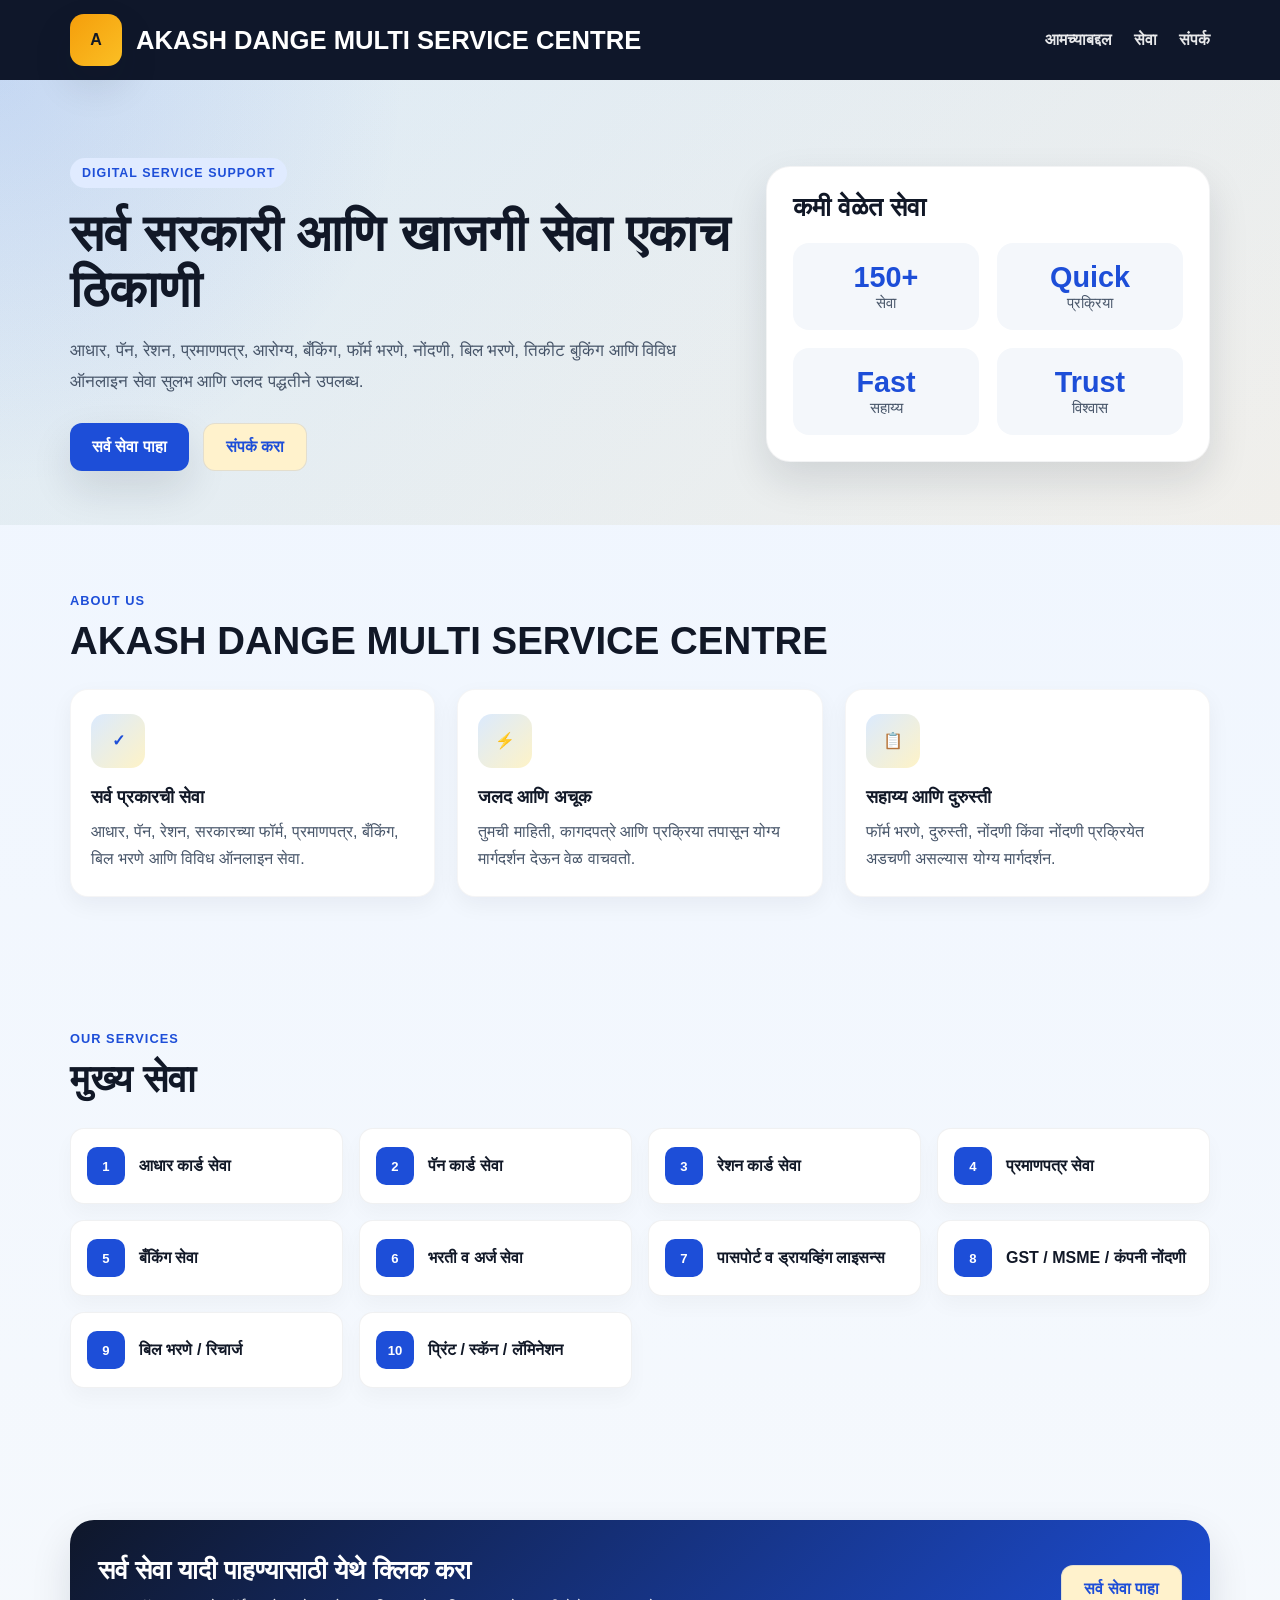
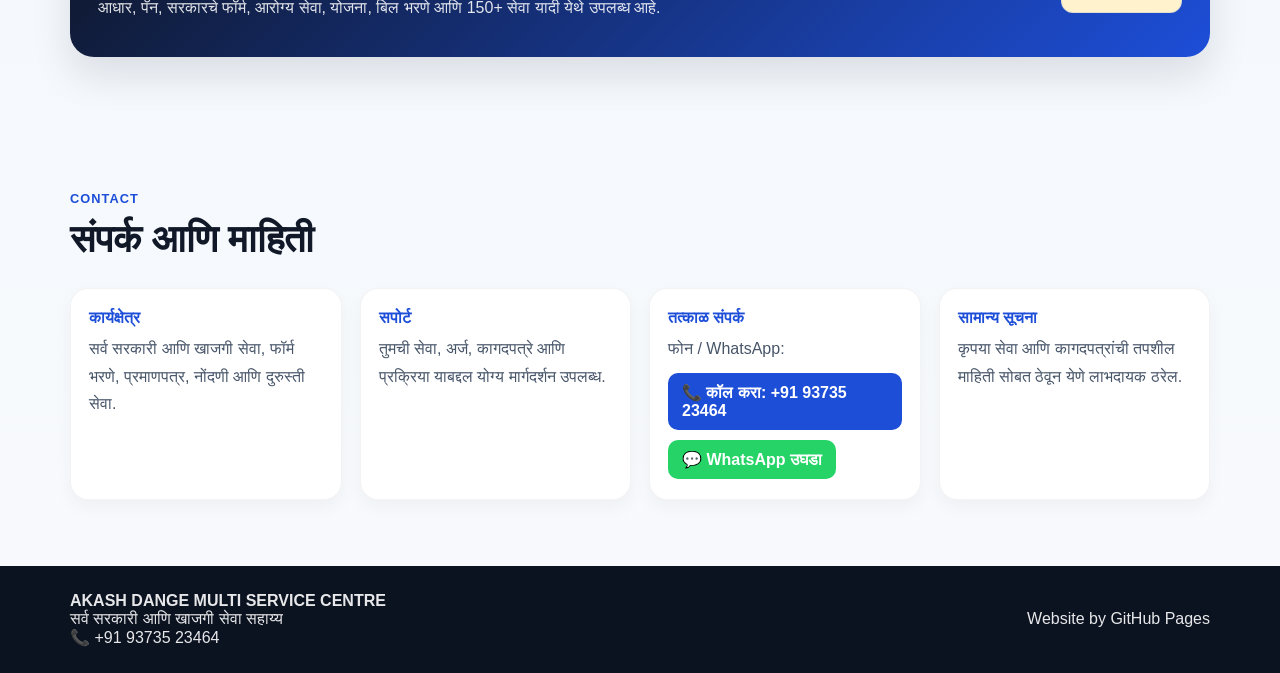
==== commit 70150e6d: "Add contact phone and WhatsApp button (+91 9373523464) to index.html" ====
--- a/index.html
+++ b/index.html
@@ -293,6 +293,11 @@
         color: var(--muted);
       }
 
+      .contact-actions { display: flex; gap: 10px; margin-top: 10px; flex-wrap: wrap; }
+      .contact-actions a { display: inline-block; padding: 10px 14px; border-radius: 10px; font-weight: 700; }
+      .call-btn { background: var(--primary); color: white; }
+      .wa-btn { background: #25D366; color: white; }
+
       footer {
         background: #0b1220;
         color: rgba(255,255,255,0.9);
@@ -461,6 +466,15 @@
             </div>
 
             <div class="contact-item">
+              <strong>तत्काळ संपर्क</strong>
+              <p>फोन / WhatsApp:</p>
+              <div class="contact-actions">
+                <a class="call-btn" href="tel:+919373523464">📞 कॉल करा: +91 93735 23464</a>
+                <a class="wa-btn" target="_blank" rel="noopener" href="https://wa.me/919373523464">💬 WhatsApp उघडा</a>
+              </div>
+            </div>
+
+            <div class="contact-item">
               <strong>सामान्य सूचना</strong>
               <p>कृपया सेवा आणि कागदपत्रांची तपशील माहिती सोबत ठेवून येणे लाभदायक ठरेल.</p>
             </div>
@@ -473,7 +487,8 @@
       <div class="container footer-row">
         <div>
           <strong>AKASH DANGE MULTI SERVICE CENTRE</strong><br />
-          सर्व सरकारी आणि खाजगी सेवा सहाय्य
+          सर्व सरकारी आणि खाजगी सेवा सहाय्य<br />
+          📞 +91 93735 23464
         </div>
         <div>Website by GitHub Pages</div>
       </div>
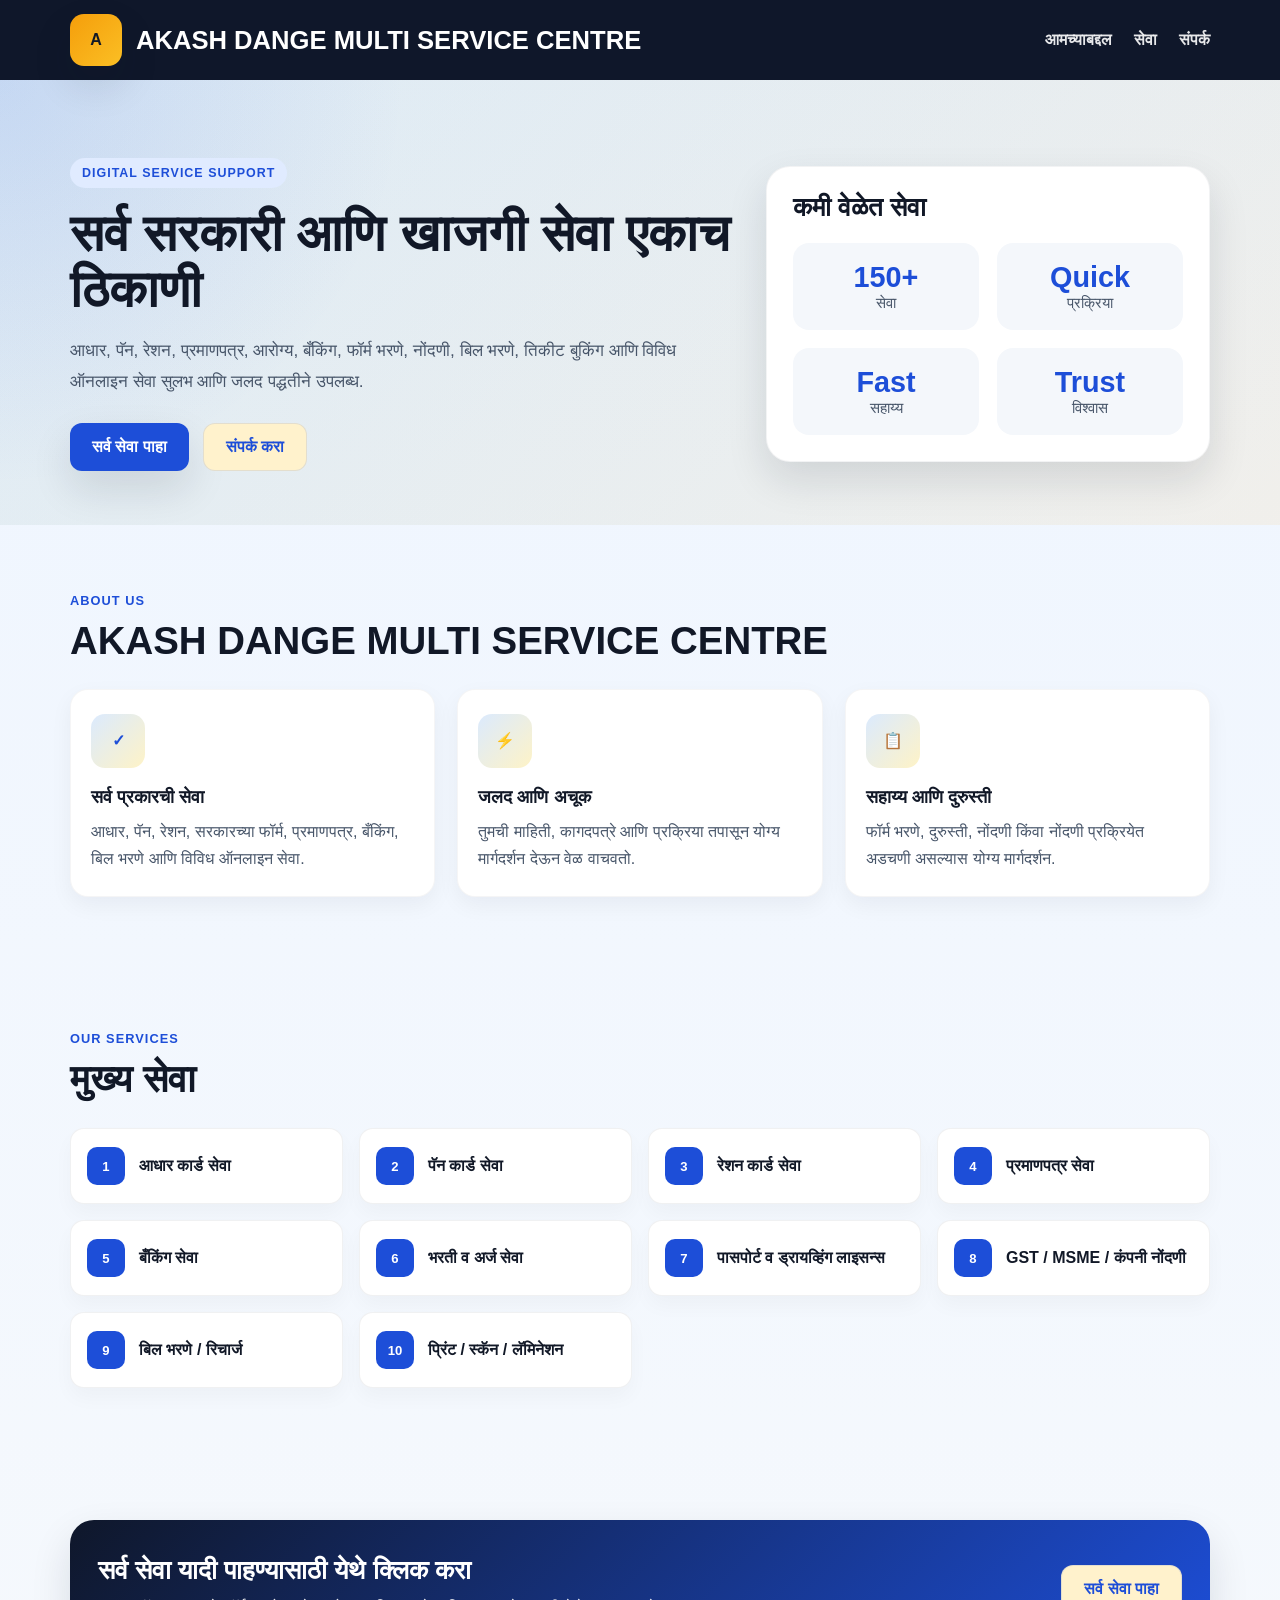
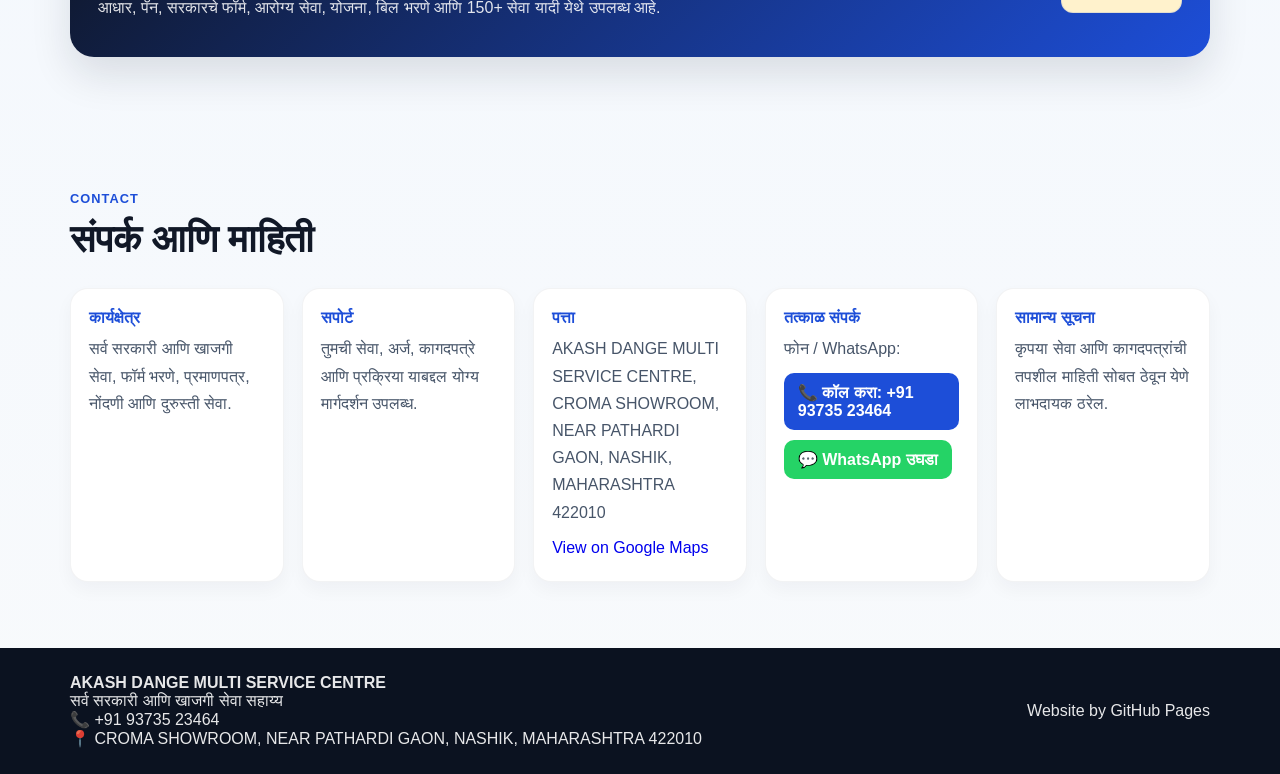
==== commit 42ec5a7e: "Add physical address for AKASH DANGE MULTI SERVICE CENTRE and Google Maps link" ====
--- a/index.html
+++ b/index.html
@@ -466,6 +466,12 @@
             </div>
 
             <div class="contact-item">
+              <strong>पत्ता</strong>
+              <p>AKASH DANGE MULTI SERVICE CENTRE, CROMA SHOWROOM, NEAR PATHARDI GAON, NASHIK, MAHARASHTRA 422010</p>
+              <p style="margin-top:8px;"><a target="_blank" rel="noopener" href="https://www.google.com/maps/search/?api=1&query=AKASH+DANGE+MULTI+SERVICE+CENTRE+CROMA+SHOWROOM+NEAR+PATHARDI+GAON+NASHIK+MAHARASHTRA+422010">View on Google Maps</a></p>
+            </div>
+
+            <div class="contact-item">
               <strong>तत्काळ संपर्क</strong>
               <p>फोन / WhatsApp:</p>
               <div class="contact-actions">
@@ -488,7 +494,8 @@
         <div>
           <strong>AKASH DANGE MULTI SERVICE CENTRE</strong><br />
           सर्व सरकारी आणि खाजगी सेवा सहाय्य<br />
-          📞 +91 93735 23464
+          📞 +91 93735 23464<br />
+          📍 CROMA SHOWROOM, NEAR PATHARDI GAON, NASHIK, MAHARASHTRA 422010
         </div>
         <div>Website by GitHub Pages</div>
       </div>
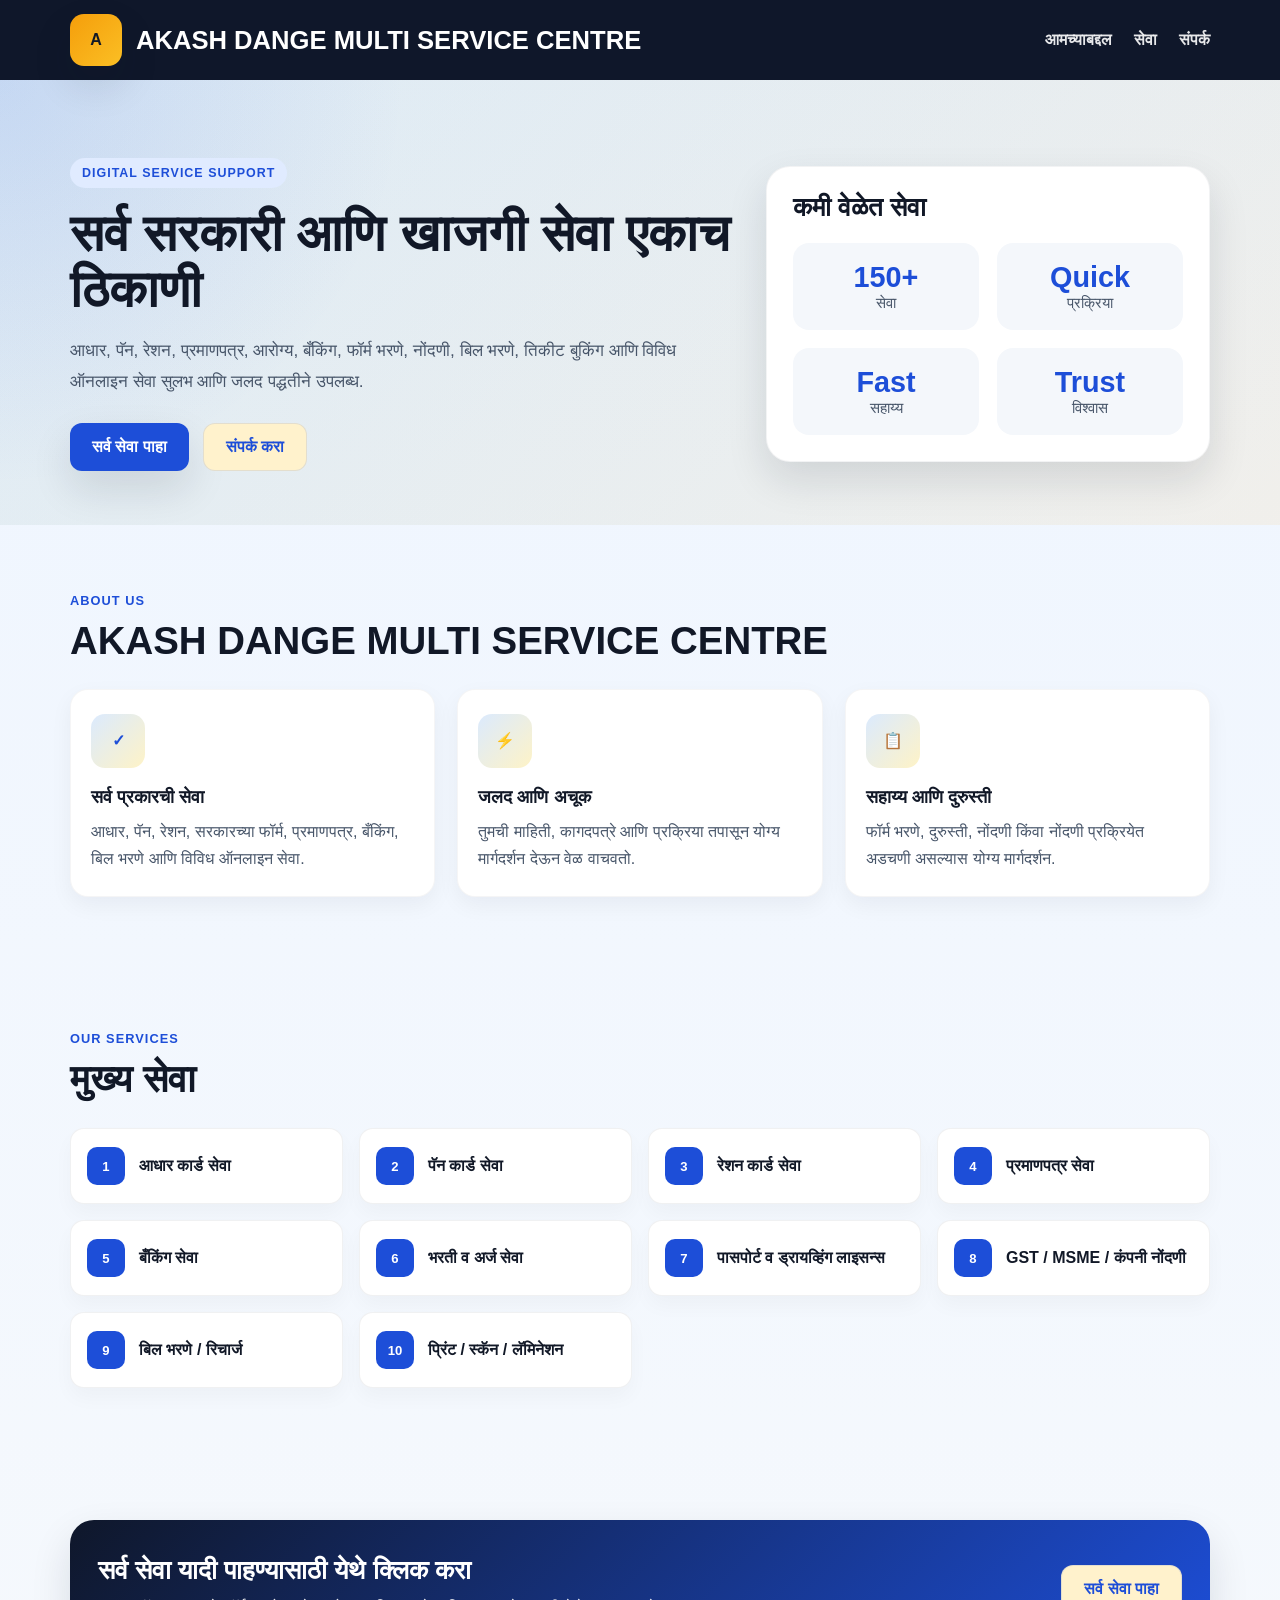
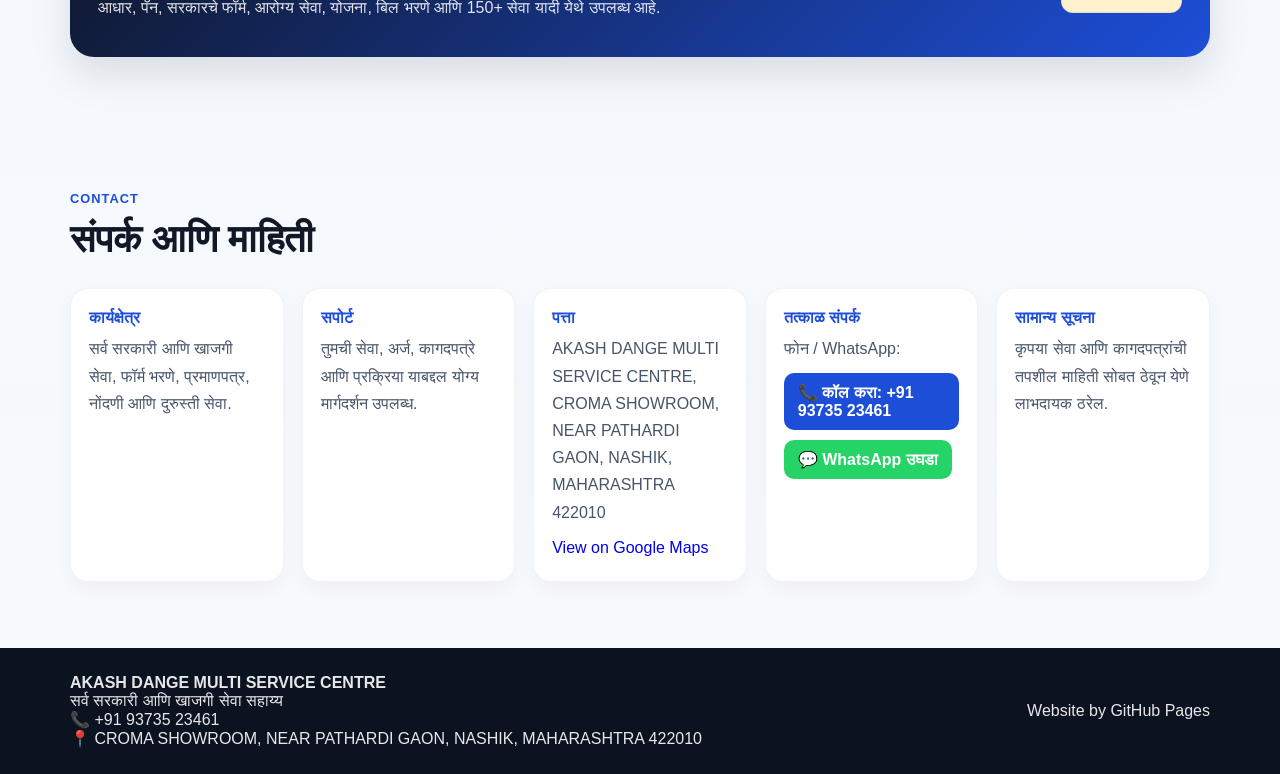
==== commit ab00b717: "Update contact phone and WhatsApp to +91 93735 23461" ====
--- a/index.html
+++ b/index.html
@@ -475,8 +475,8 @@
               <strong>तत्काळ संपर्क</strong>
               <p>फोन / WhatsApp:</p>
               <div class="contact-actions">
-                <a class="call-btn" href="tel:+919373523464">📞 कॉल करा: +91 93735 23464</a>
-                <a class="wa-btn" target="_blank" rel="noopener" href="https://wa.me/919373523464">💬 WhatsApp उघडा</a>
+                <a class="call-btn" href="tel:+919373523461">📞 कॉल करा: +91 93735 23461</a>
+                <a class="wa-btn" target="_blank" rel="noopener" href="https://wa.me/919373523461">💬 WhatsApp उघडा</a>
               </div>
             </div>
 
@@ -494,7 +494,7 @@
         <div>
           <strong>AKASH DANGE MULTI SERVICE CENTRE</strong><br />
           सर्व सरकारी आणि खाजगी सेवा सहाय्य<br />
-          📞 +91 93735 23464<br />
+          📞 +91 93735 23461<br />
           📍 CROMA SHOWROOM, NEAR PATHARDI GAON, NASHIK, MAHARASHTRA 422010
         </div>
         <div>Website by GitHub Pages</div>
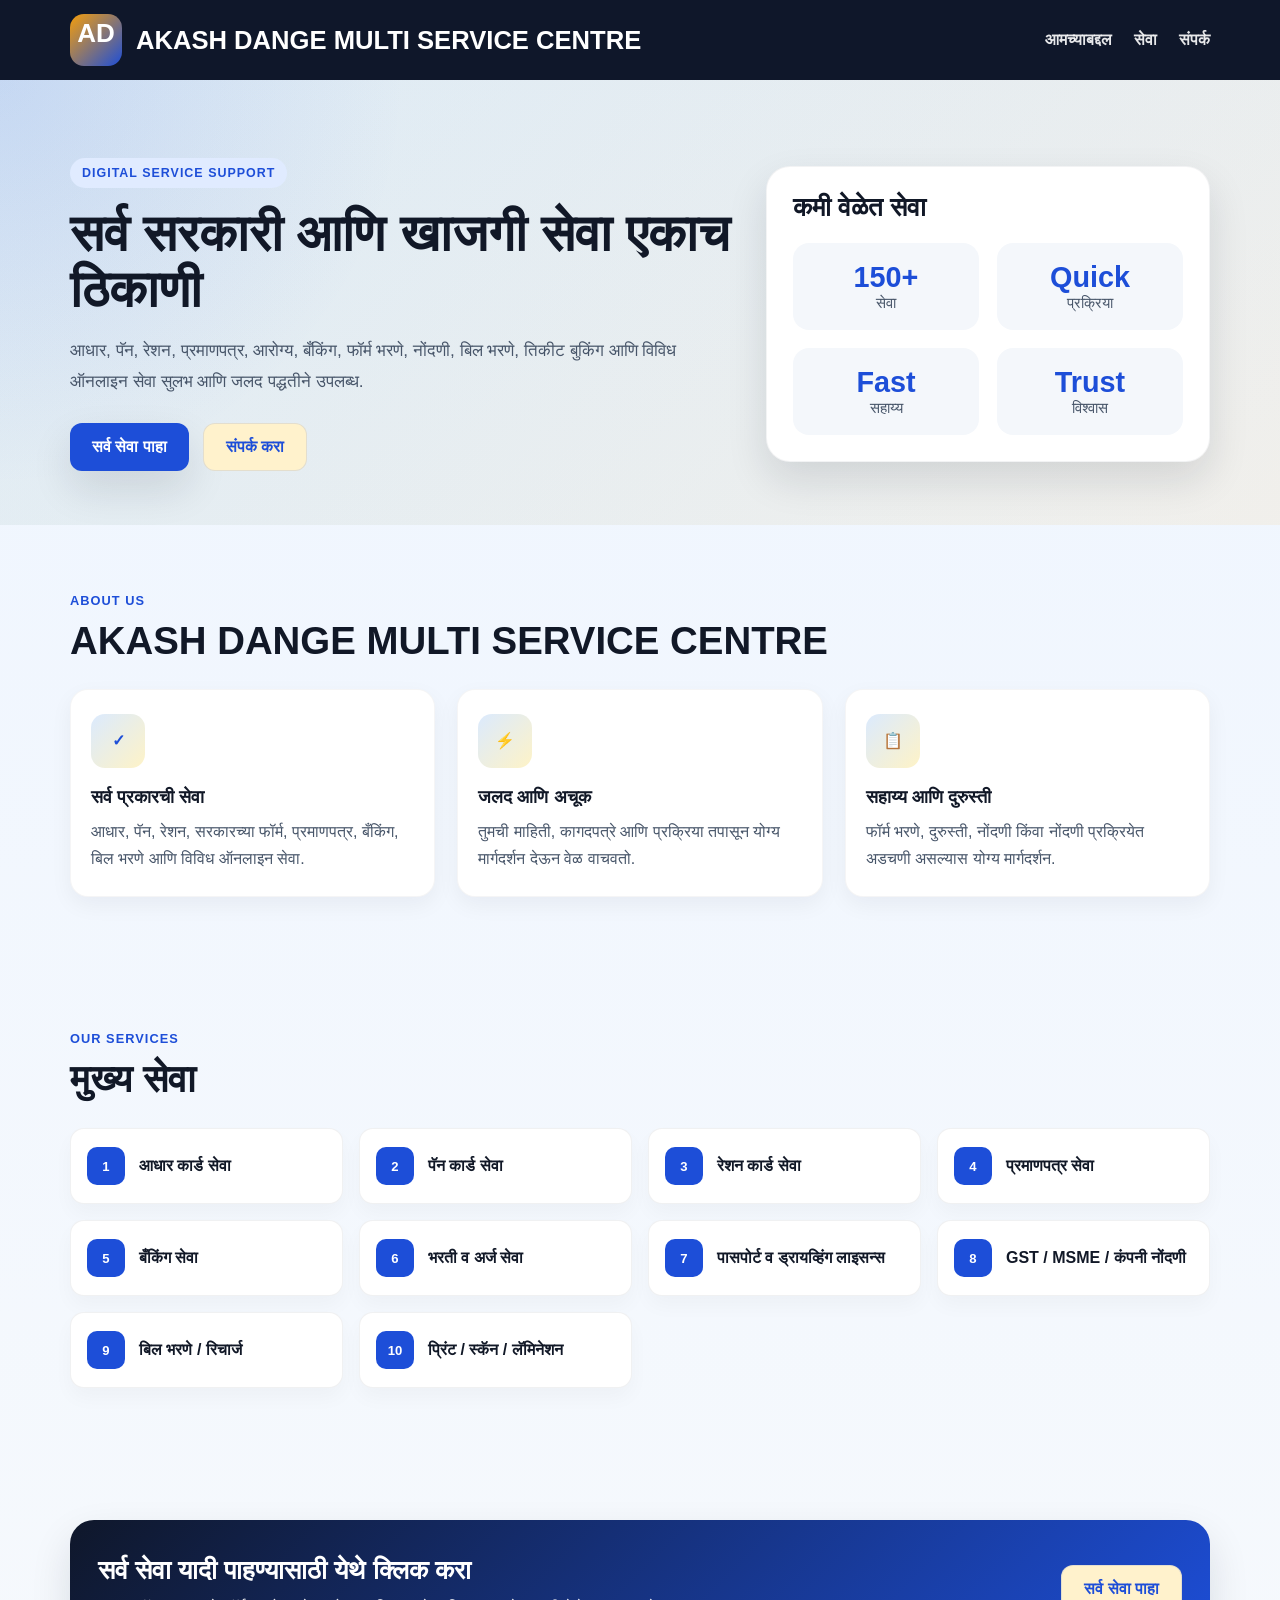
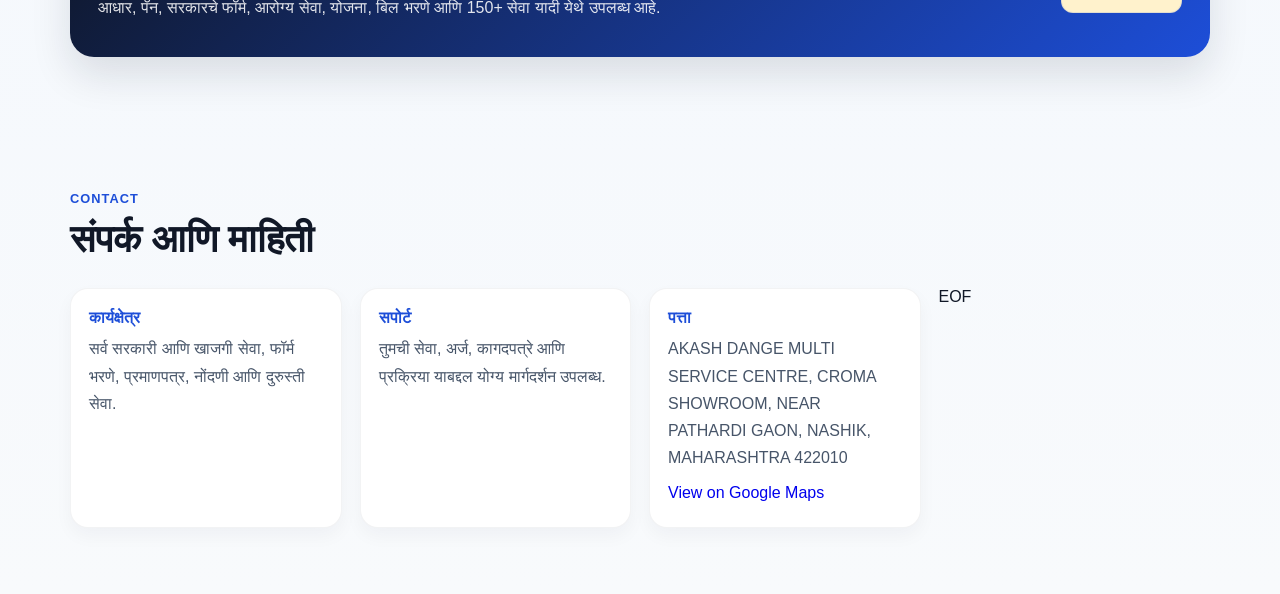
==== commit 8b3d236b: "Add SVG banner/logo and update header to use assets/logo.svg" ====
--- a/index.html
+++ b/index.html
@@ -60,6 +60,7 @@
         font-weight: 800;
         box-shadow: var(--shadow);
       }
+      .logo-img { width:52px; height:52px; border-radius:14px; object-fit:cover; }
       .brand h1 {
         font-size: clamp(1rem, 2vw, 1.6rem);
         margin: 0;
@@ -330,7 +331,7 @@
     <div class="topbar">
       <div class="container inner">
         <div class="brand">
-          <div class="badge">A</div>
+          <img src="assets/logo.svg" alt="AKASH DANGE logo" class="logo-img" width="52" height="52" />
           <h1>AKASH DANGE MULTI SERVICE CENTRE</h1>
         </div>
         <nav class="nav" aria-label="Main navigation">
@@ -471,34 +472,4 @@
               <p style="margin-top:8px;"><a target="_blank" rel="noopener" href="https://www.google.com/maps/search/?api=1&query=AKASH+DANGE+MULTI+SERVICE+CENTRE+CROMA+SHOWROOM+NEAR+PATHARDI+GAON+NASHIK+MAHARASHTRA+422010">View on Google Maps</a></p>
             </div>
 
-            <div class="contact-item">
-              <strong>तत्काळ संपर्क</strong>
-              <p>फोन / WhatsApp:</p>
-              <div class="contact-actions">
-                <a class="call-btn" href="tel:+919373523461">📞 कॉल करा: +91 93735 23461</a>
-                <a class="wa-btn" target="_blank" rel="noopener" href="https://wa.me/919373523461">💬 WhatsApp उघडा</a>
-              </div>
-            </div>
-
-            <div class="contact-item">
-              <strong>सामान्य सूचना</strong>
-              <p>कृपया सेवा आणि कागदपत्रांची तपशील माहिती सोबत ठेवून येणे लाभदायक ठरेल.</p>
-            </div>
-          </div>
-        </div>
-      </section>
-    </main>
-
-    <footer>
-      <div class="container footer-row">
-        <div>
-          <strong>AKASH DANGE MULTI SERVICE CENTRE</strong><br />
-          सर्व सरकारी आणि खाजगी सेवा सहाय्य<br />
-          📞 +91 93735 23461<br />
-          📍 CROMA SHOWROOM, NEAR PATHARDI GAON, NASHIK, MAHARASHTRA 422010
-        </div>
-        <div>Website by GitHub Pages</div>
-      </div>
-    </footer>
-  </body>
-</html>
+EOF
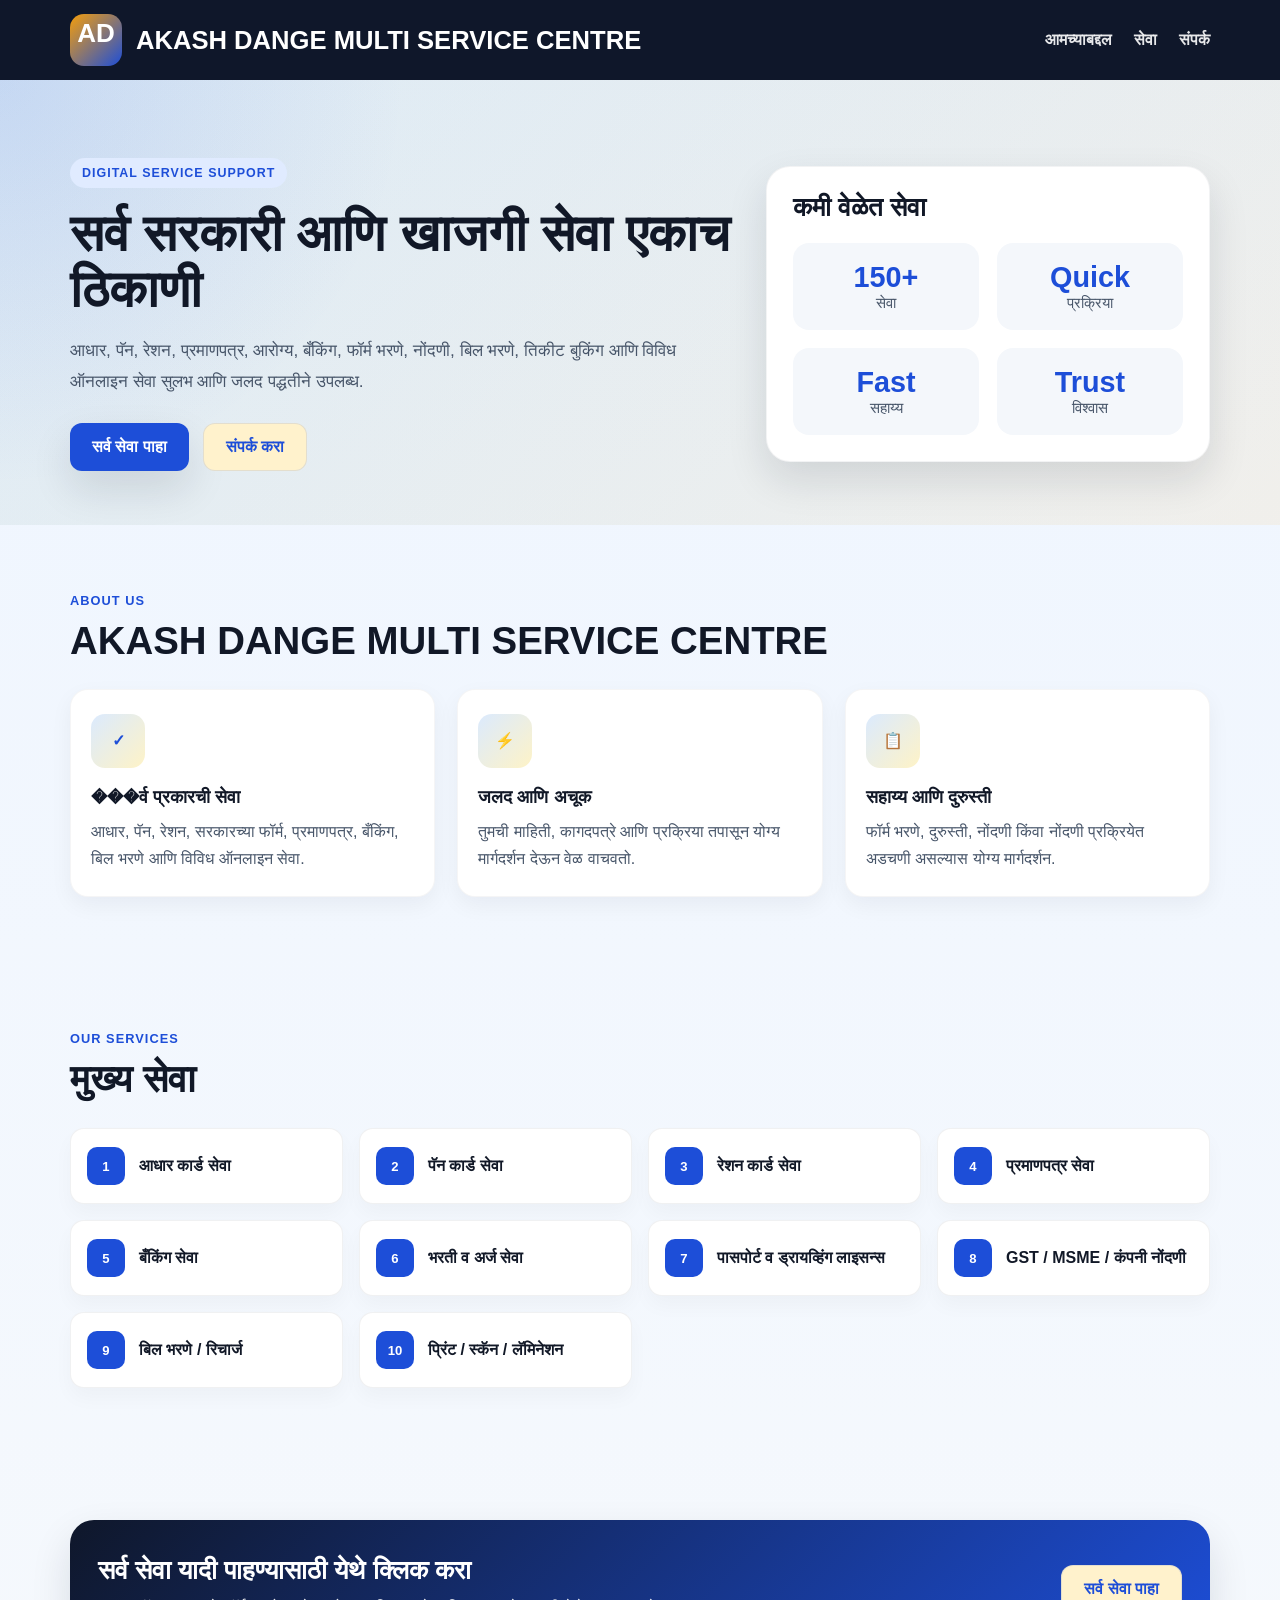
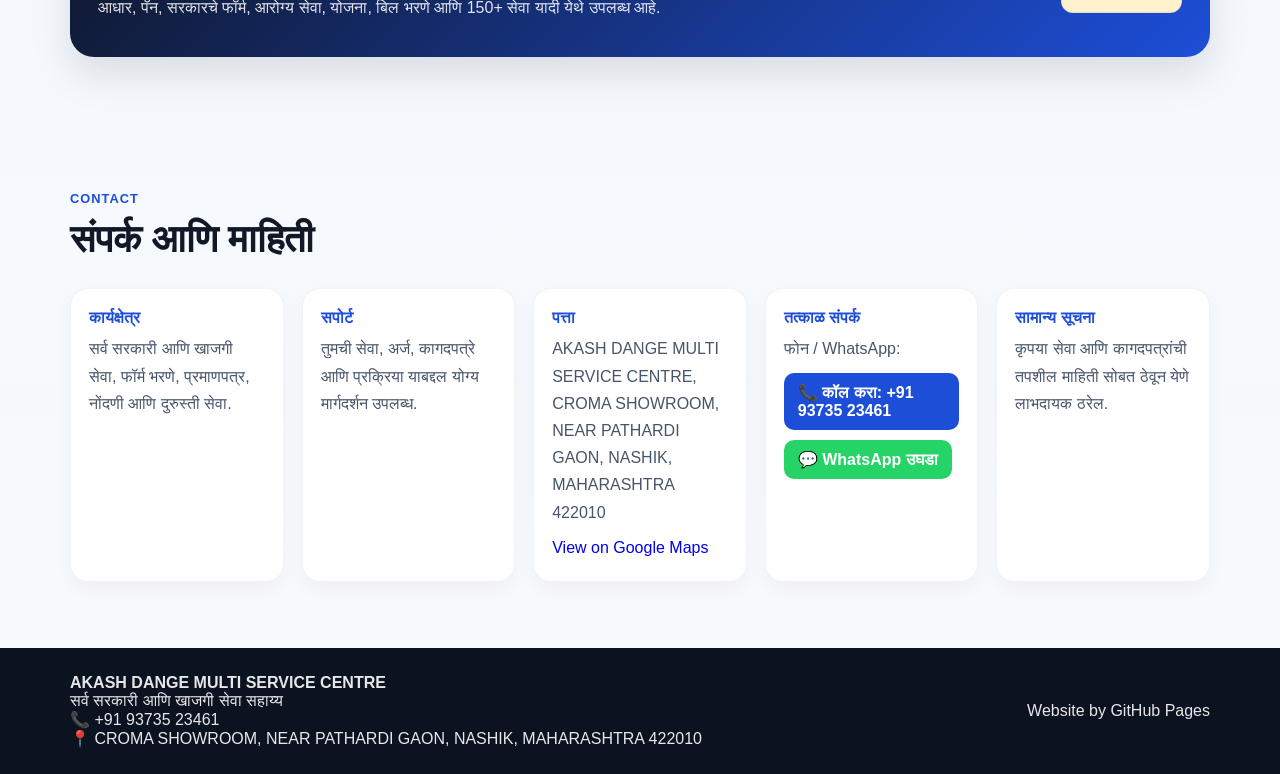
==== commit 514e2e97: "Add favicon link to use the existing logo.svg and keep current site branding" ====
--- a/index.html
+++ b/index.html
@@ -5,6 +5,7 @@
     <meta name="viewport" content="width=device-width, initial-scale=1.0" />
     <title>AKASH DANGE MULTI SERVICE CENTRE</title>
     <meta name="description" content="AKASH DANGE MULTI SERVICE CENTRE — आधार, पॅन, रेशन, प्रमाणपत्र, फॉर्म, नोंदणी, बिल भरणा आणि विविध सरकारी सेवा." />
+    <link rel="icon" type="image/svg+xml" href="assets/logo.svg" />
     <style>
       :root {
         --primary: #1d4ed8;
@@ -393,7 +394,7 @@
           <div class="card-grid">
             <article class="card">
               <div class="icon">✓</div>
-              <h4>सर्व प्रकारची सेवा</h4>
+              <h4>���र्व प्रकारची सेवा</h4>
               <p>आधार, पॅन, रेशन, सरकारच्या फॉर्म, प्रमाणपत्र, बँकिंग, बिल भरणे आणि विविध ऑनलाइन सेवा.</p>
             </article>
 
@@ -472,4 +473,34 @@
               <p style="margin-top:8px;"><a target="_blank" rel="noopener" href="https://www.google.com/maps/search/?api=1&query=AKASH+DANGE+MULTI+SERVICE+CENTRE+CROMA+SHOWROOM+NEAR+PATHARDI+GAON+NASHIK+MAHARASHTRA+422010">View on Google Maps</a></p>
             </div>
 
-EOF
+            <div class="contact-item">
+              <strong>तत्काळ संपर्क</strong>
+              <p>फोन / WhatsApp:</p>
+              <div class="contact-actions">
+                <a class="call-btn" href="tel:+919373523461">📞 कॉल करा: +91 93735 23461</a>
+                <a class="wa-btn" target="_blank" rel="noopener" href="https://wa.me/919373523461">💬 WhatsApp उघडा</a>
+              </div>
+            </div>
+
+            <div class="contact-item">
+              <strong>सामान्य सूचना</strong>
+              <p>कृपया सेवा आणि कागदपत्रांची तपशील माहिती सोबत ठेवून येणे लाभदायक ठरेल.</p>
+            </div>
+          </div>
+        </div>
+      </section>
+    </main>
+
+    <footer>
+      <div class="container footer-row">
+        <div>
+          <strong>AKASH DANGE MULTI SERVICE CENTRE</strong><br />
+          सर्व सरकारी आणि खाजगी सेवा सहाय्य<br />
+          📞 +91 93735 23461<br />
+          📍 CROMA SHOWROOM, NEAR PATHARDI GAON, NASHIK, MAHARASHTRA 422010
+        </div>
+        <div>Website by GitHub Pages</div>
+      </div>
+    </footer>
+  </body>
+</html>
